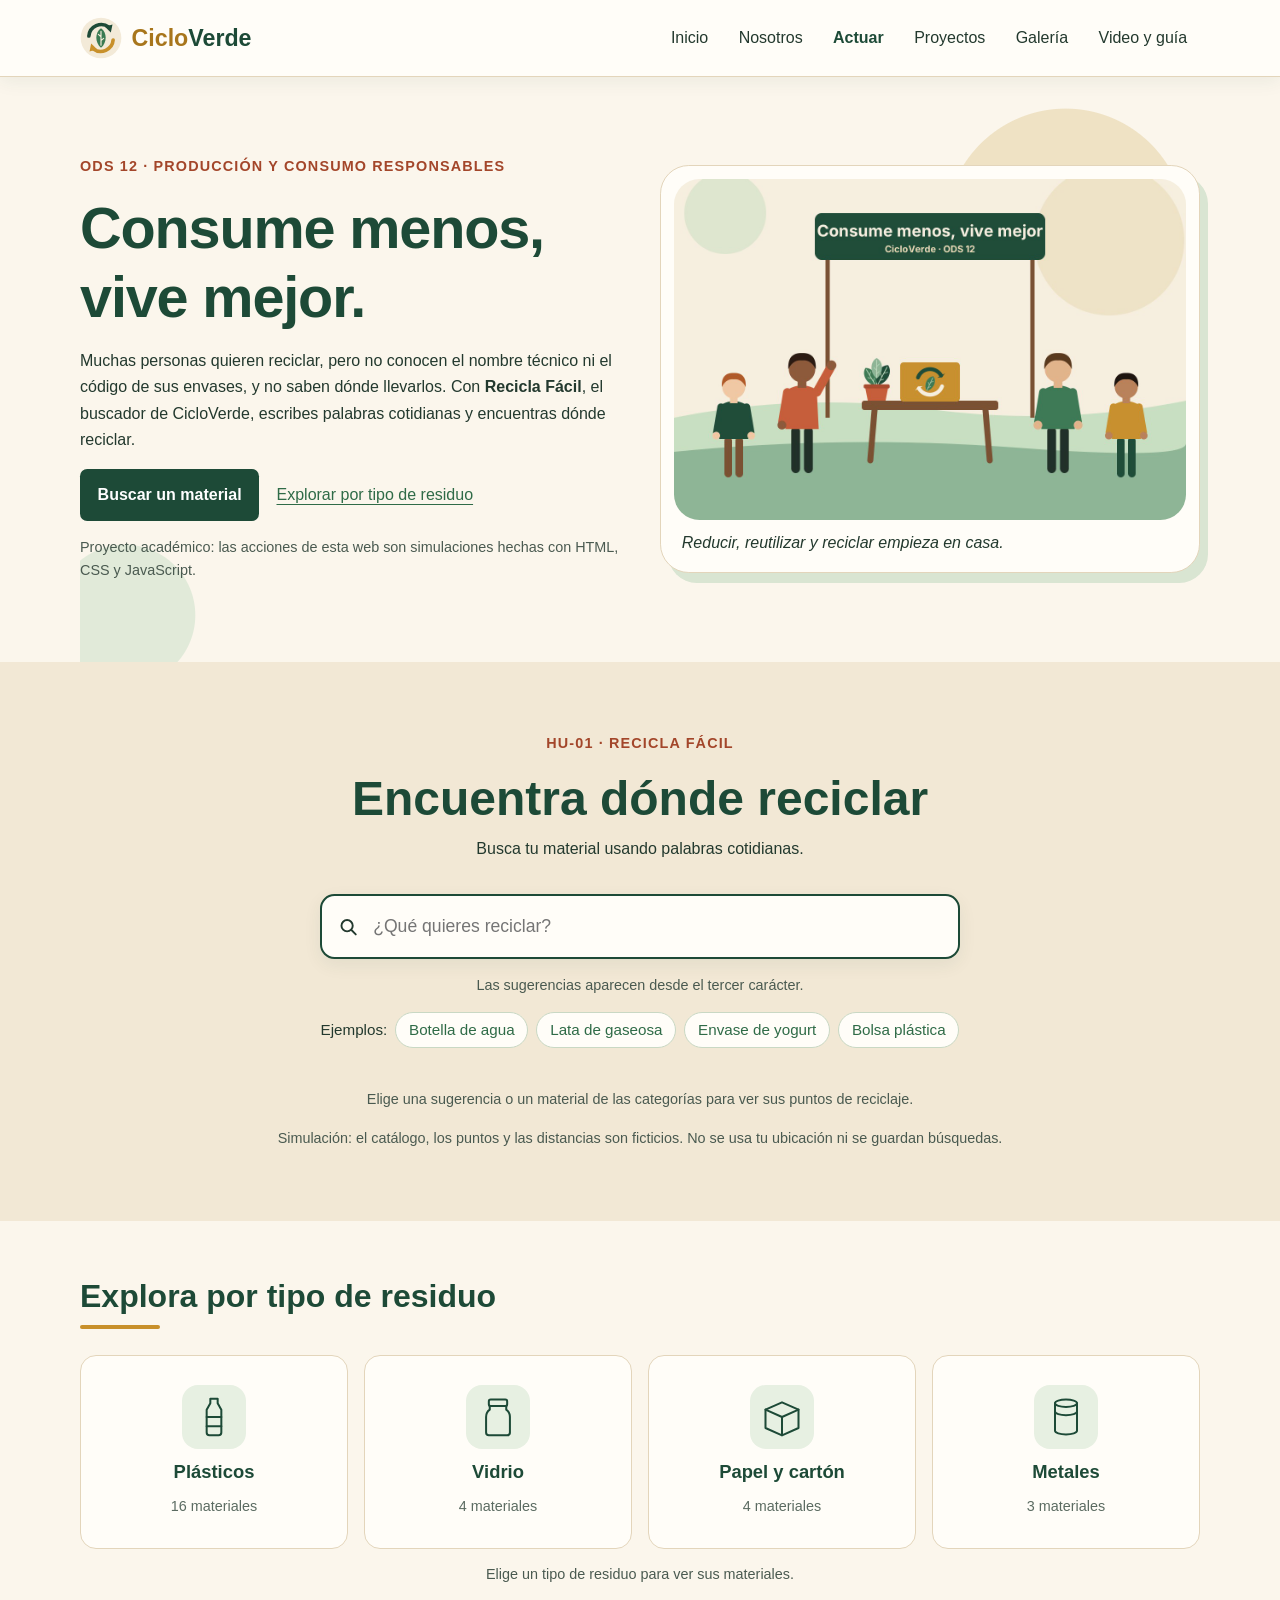
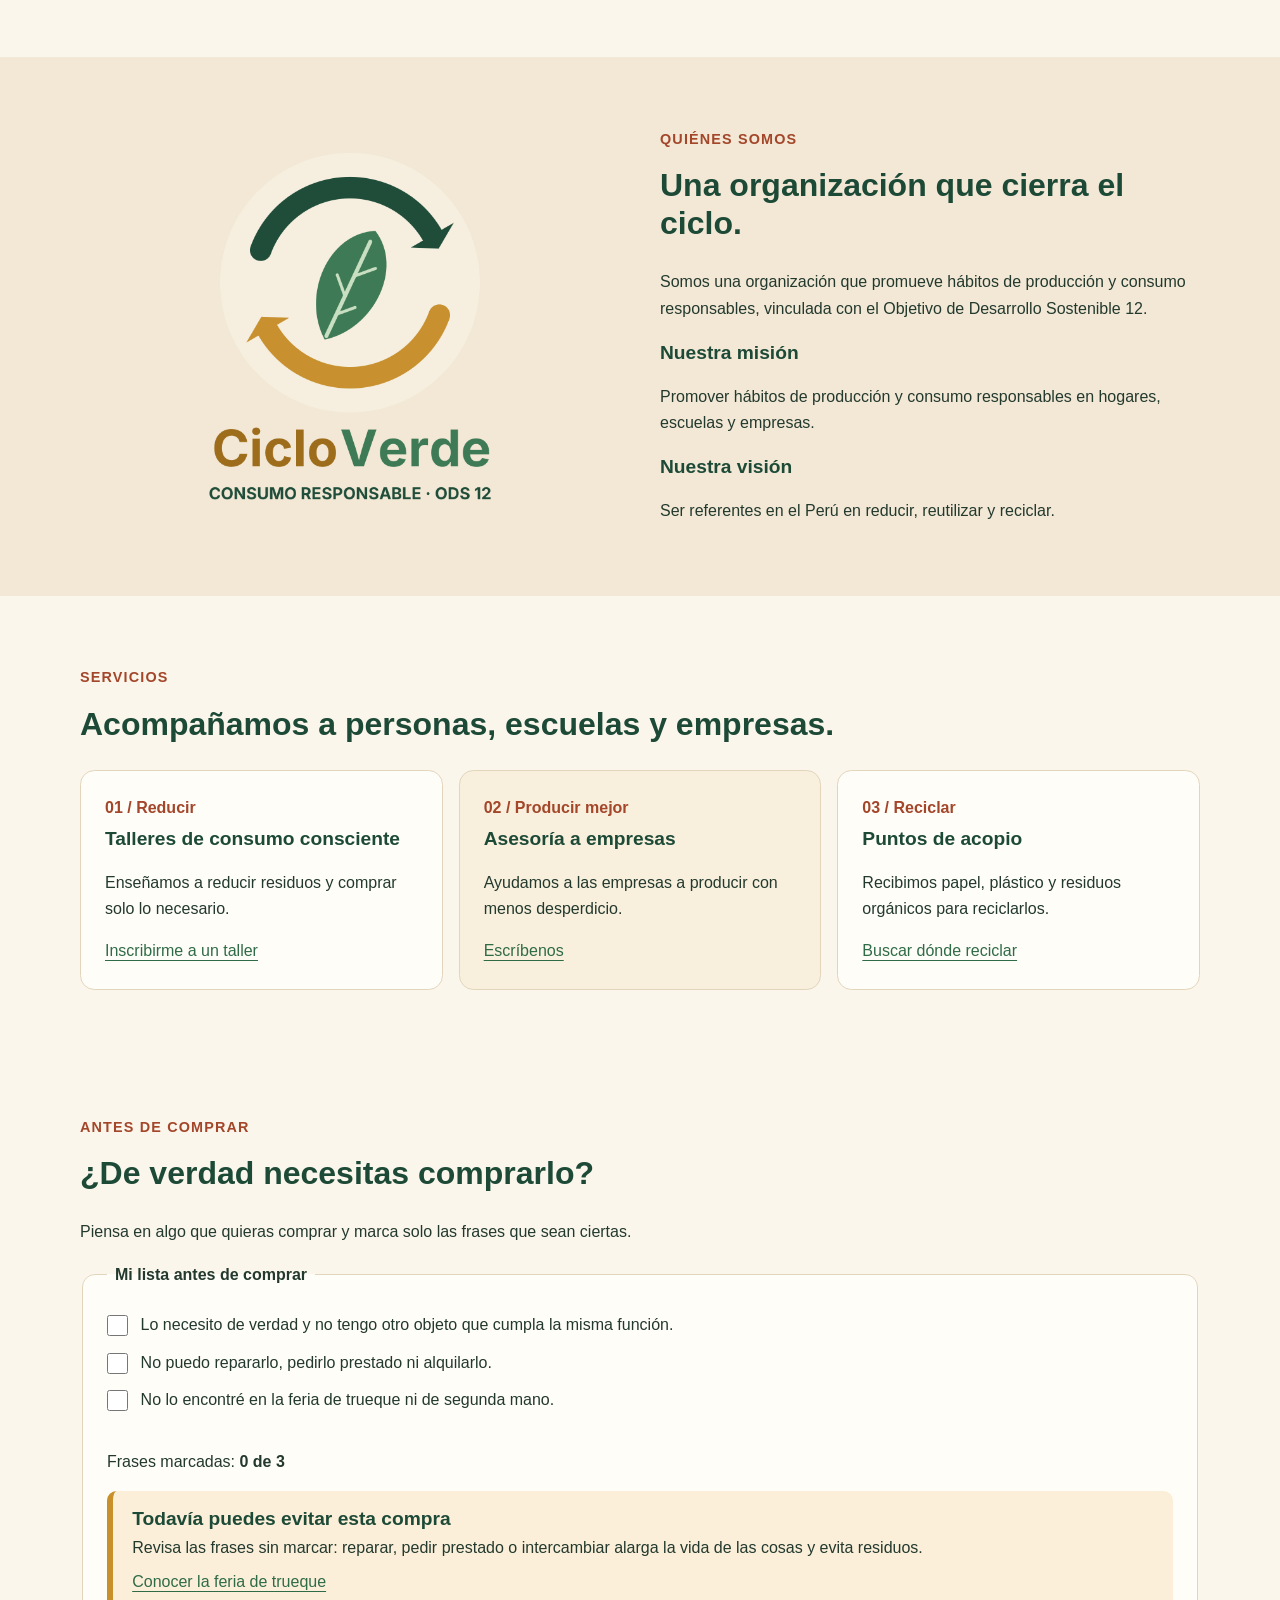
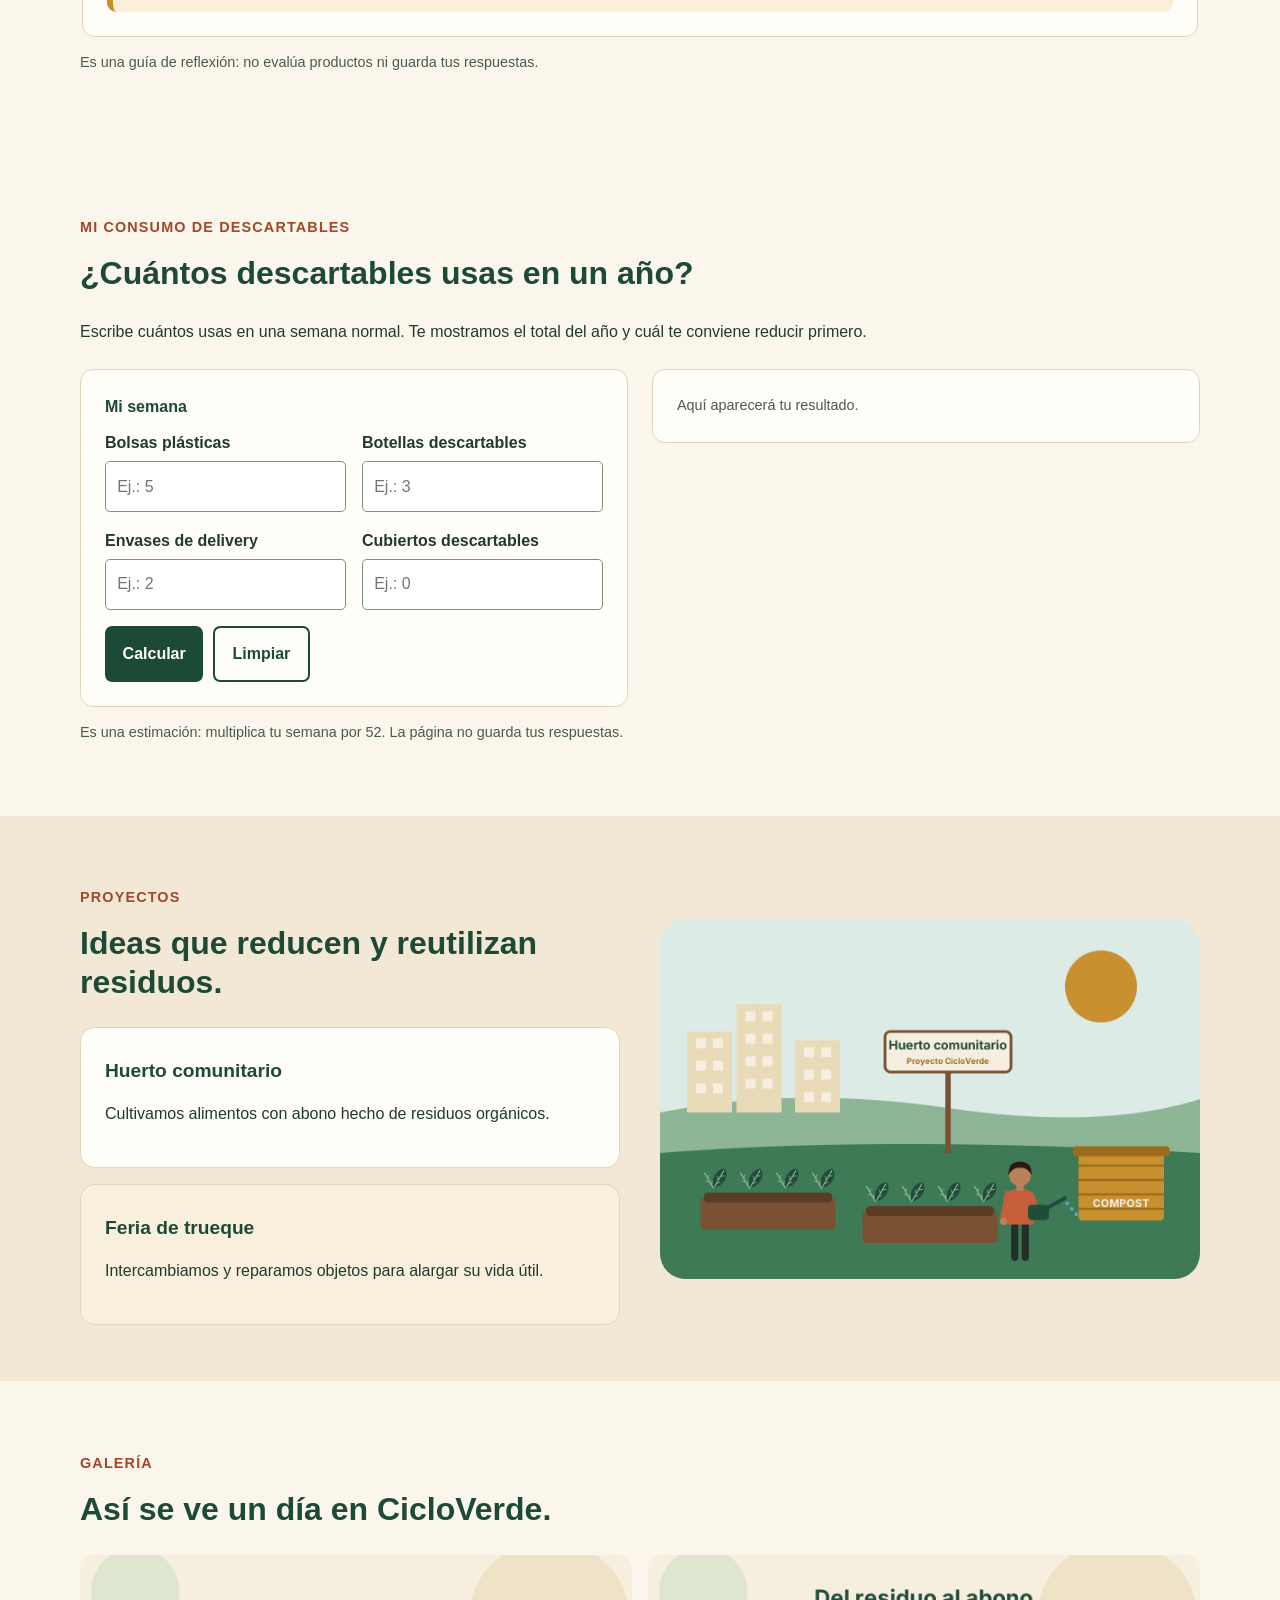
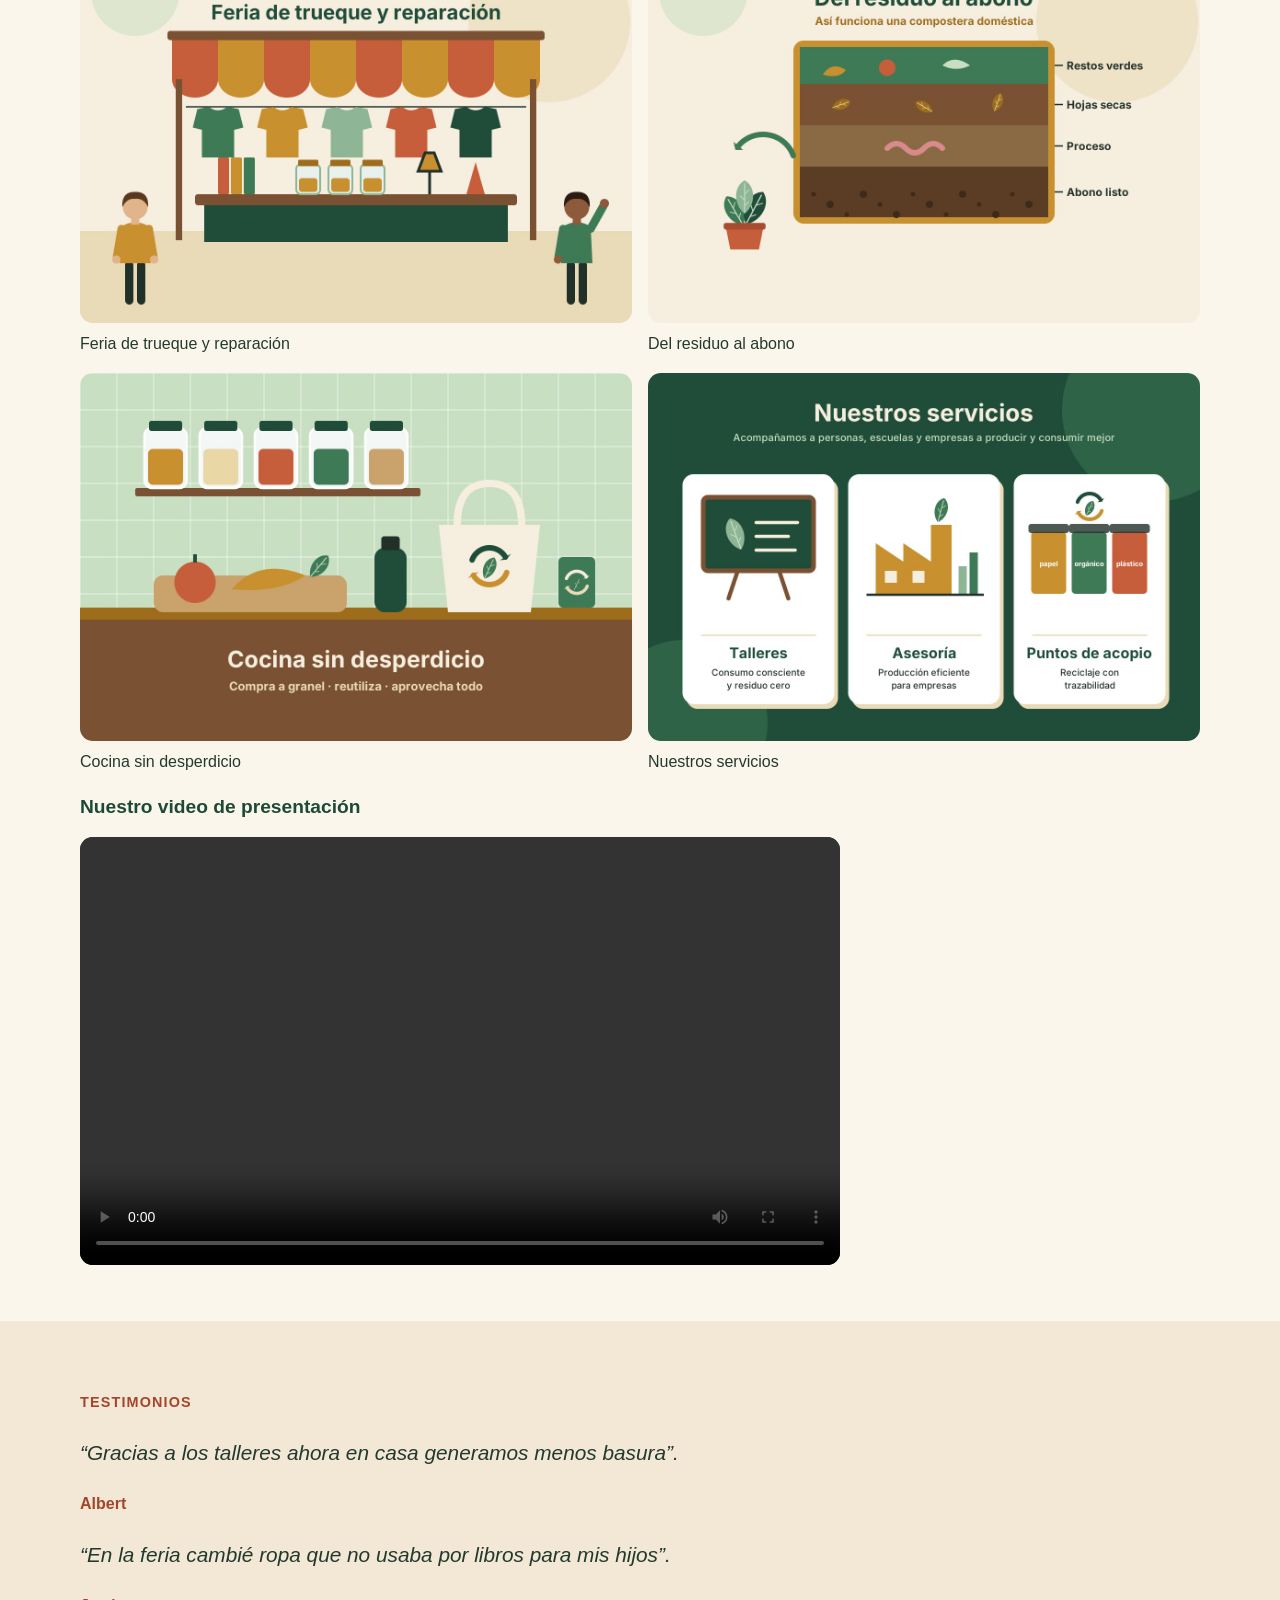
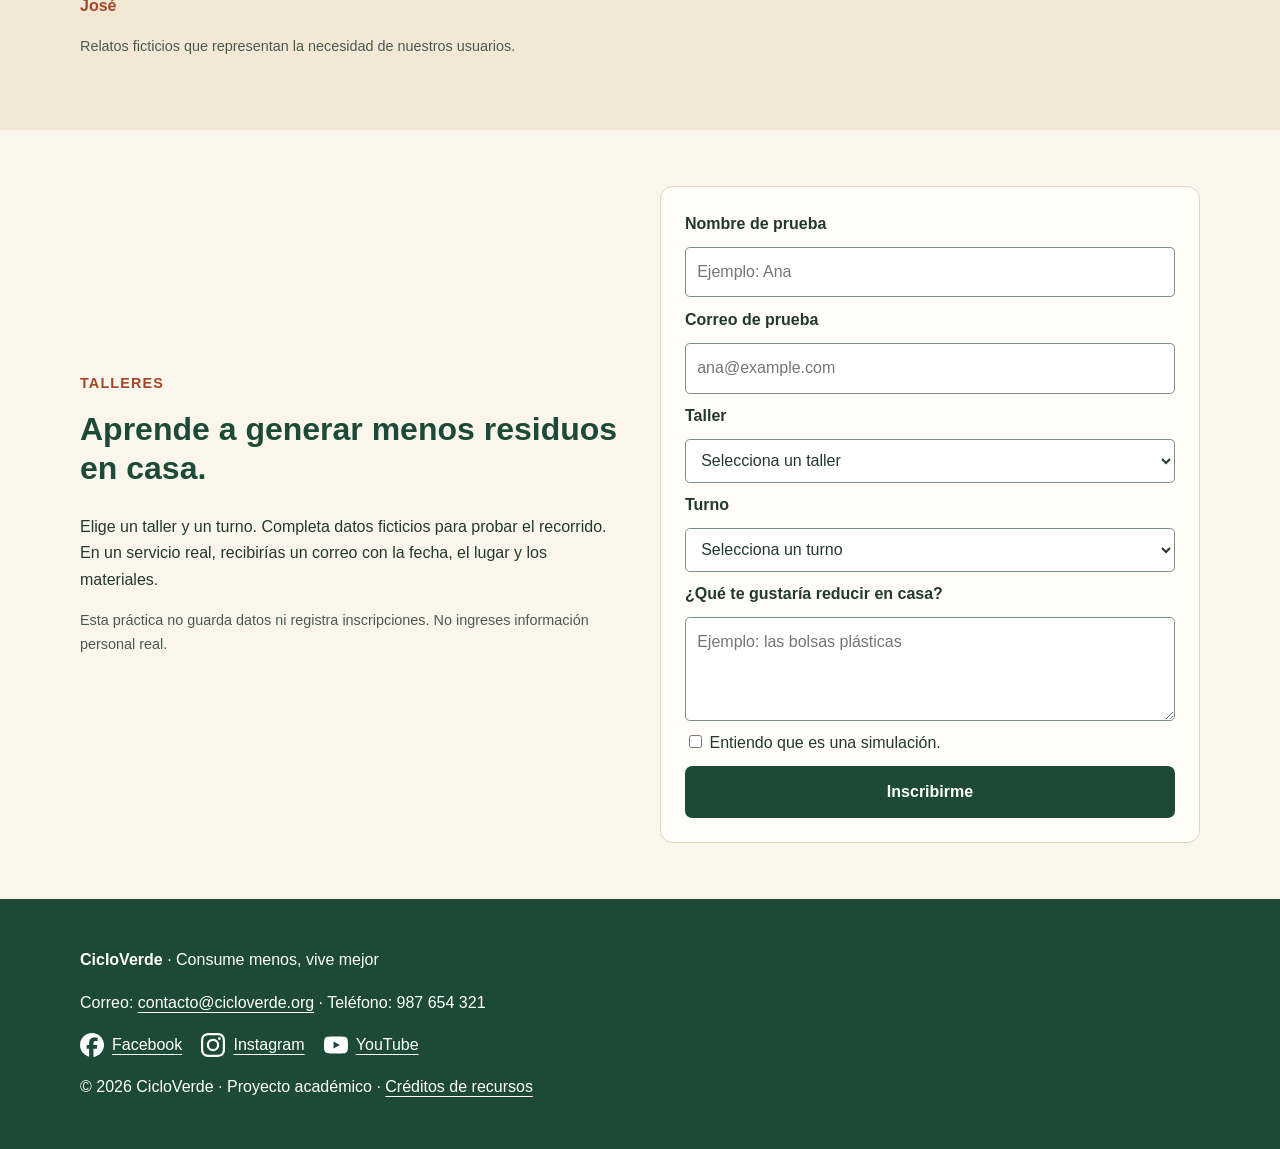
==== index.html @ 3c2a9a3d "Landing CicloVerde ODS 12" ====
<!DOCTYPE html>
<html lang="es">
<head>
  <meta charset="UTF-8">
  <!-- PASO 1: permite que el navegador use el ancho real del celular. -->
  <meta name="viewport" content="width=device-width, initial-scale=1.0">
  <title>Inicio | CicloVerde - ODS 12</title>
  <meta name="description" content="CicloVerde promueve la producción y el consumo responsables (ODS 12): separa tus residuos, piensa antes de comprar e inscríbete en un taller.">
  <!-- PASO 2: conectar este HTML con el archivo CSS compartido. -->
  <link rel="stylesheet" href="css/estilos.css">
  <!-- SEMANA 11: menú responsive con JavaScript. defer espera a que el HTML esté listo. -->
  <script src="js/menu.js" defer></script>
  <!-- SEMANA 11 · HU-06: calculadora de descartables (solo en esta página). -->
  <script src="js/calculadora.js" defer></script>
  <!-- Este icono aparece en la pestaña del navegador. -->
  <link rel="icon" type="image/svg+xml" href="iconos/favicon.svg">
</head>
<body>
<a class="saltar" href="#contenido">Saltar al contenido</a>
<!-- PASO 3: ENCABEZADO. Permanece visible con position: sticky en CSS. -->
<header class="cabecera">
  <div class="contenedor barra">
    <a class="marca" href="index.html"><img src="iconos/favicon.svg" alt="" width="42" height="42"><span class="nombre"><span class="ciclo">Ciclo</span>Verde</span></a>
    <!-- SEMANA 11 (menú ACME): botón hamburguesa. Solo se ve en 600 px o menos.
         aria-controls lo une con la navegación; aria-expanded indica si está abierta. -->
    <button id="boton-menu" class="hamburguesa" type="button"
            aria-controls="navegacion" aria-expanded="false" aria-label="Abrir menú">
      <span class="lineas" aria-hidden="true"><span></span><span></span><span></span></span>
      <span id="texto-menu">Menú</span>
    </button>
    <!-- PASO 4: MENÚ HORIZONTAL. La lista se ordena en fila con Flexbox.
         En celular, JS le agrega o quita el atributo hidden para mostrarla u ocultarla. -->
    <nav id="navegacion" class="navegacion" aria-label="Navegación principal">
      <ul class="menu">
        <li><a href="index.html#inicio">Inicio</a></li>
        <li><a href="index.html#nosotros">Nosotros</a></li>
        <li>
          <!-- MENÚ DESPLEGABLE VERTICAL: details se abre con clic, Enter o toque.
               JS solo lo cierra (Escape o al cerrar el menú); por eso tiene id. -->
          <details id="actuar" class="desplegable">
            <summary>Actuar</summary>
            <ul class="submenu">
              <li><a href="index.html#buscar">Buscar material</a></li>
              <li><a href="index.html#categorias">Explorar categorías</a></li>
              <li><a href="index.html#servicios">Nuestros servicios</a></li>
              <li><a href="index.html#antes-de-comprar">Antes de comprar</a></li>
              <li><a href="index.html#calculadora">Calcular mis descartables</a></li>
              <li><a href="index.html#taller">Inscribirme a un taller</a></li>
            </ul>
          </details>
        </li>
        <li><a href="index.html#proyectos">Proyectos</a></li>
        <li><a href="index.html#galeria">Galería</a></li>
        <li><a href="recursos.html">Video y guía</a></li>
      </ul>
    </nav>
  </div>
</header>

<main id="contenido">
  <!-- SEMANA 11: tabindex="-1" deja que menu.js lleve el foco a la sección elegida en el menú
       (sin agregarla al recorrido con Tab). -->
  <!-- PASO 5: PRESENTACIÓN. Bloque de imagen y texto en dos columnas. -->
  <section id="inicio" tabindex="-1" class="hero contenedor dos-columnas" aria-labelledby="titulo">
    <div>
      <p class="etiqueta">ODS 12 · Producción y consumo responsables</p>
      <h1 id="titulo">Consume menos,<br>vive mejor.</h1>
      <p>Muchas personas quieren reciclar, pero no conocen el nombre técnico ni el código de sus envases, y no saben dónde llevarlos. Con <strong>Recicla Fácil</strong>, el buscador de CicloVerde, escribes palabras cotidianas y encuentras dónde reciclar.</p>
      <a class="boton" href="#buscar">Buscar un material</a>
      <a class="enlace" href="#categorias">Explorar por tipo de residuo</a>
      <p class="nota">Proyecto académico: las acciones de esta web son simulaciones hechas con HTML, CSS y JavaScript.</p>
    </div>
    <figure class="postal">
      <img class="foto" src="imagenes/nosotros.jpg" alt="Ilustración de vecinos reunidos junto a un letrero que dice Consume menos, vive mejor" width="1200" height="800">
      <figcaption>Reducir, reutilizar y reciclar empieza en casa.</figcaption>
    </figure>
  </section>

  <!-- ============================================================
       HU-01 · BÚSQUEDA ASISTIDA DE MATERIALES RECICLABLES (Recicla Fácil)
       Basada en los wireframes 1, 2 y 3 de Figma y en el user flow.
       Funciona solo con HTML y CSS:
       - pattern + :valid/:invalid detecta si el texto contiene una palabra conocida.
       - :placeholder-shown detecta el campo vacío.
       - :target muestra el material elegido; :checked, la categoría y el filtro.
       ============================================================ -->
  <section id="buscar" tabindex="-1" class="seccion fondo buscador-hu" aria-labelledby="titulo-buscar">
    <div class="contenedor">
      <p class="etiqueta centrado">HU-01 · Recicla Fácil</p>
      <h2 id="titulo-buscar" class="titulo-grande">Encuentra dónde reciclar</h2>
      <p class="subtitulo">Busca tu material usando palabras cotidianas.</p>

      <div class="busqueda">
        <div class="campo">
          <svg class="lupa" viewBox="0 0 24 24" aria-hidden="true"><circle cx="10.5" cy="10.5" r="6.5"/><path d="m15.5 15.5 5 5"/></svg>
          <label for="buscador" class="visualmente-oculto">¿Qué quieres reciclar?</label>
          <!-- pattern: el texto debe contener una palabra conocida (botella, lata, caja...).
               Las letras van entre corchetes para aceptar mayúsculas y tildes. -->
          <input id="buscador" type="search" placeholder="¿Qué quieres reciclar?" autocomplete="off" spellcheck="false"
            aria-describedby="ayuda-buscar"
            pattern=".*([bB][oOóÓ][tT]|[bB][oOóÓ][lL]|[lL][aAáÁ][tT]|[eEéÉ][nN][vV]|[eEéÉ][mM][bB]|[yY][oOóÓ][gG]|[vV][iIíÍ][dD]|[fF][rR][aAáÁ]|[cC][aAáÁ][jJ]|[cC][aAáÁ][rR]|[pP][aAáÁ][pP]|[pP][eEéÉ][rR]|[hH][oOóÓ][jJ]|[tT][aAáÁ][pP]|[pP][eEéÉ][tT]|[pP][vV][cC]|[tT][uUúÚüÜ][bB]|[aAáÁ][lL][uUúÚüÜ]|[tT][eEéÉ][tT]|[lL][eEéÉ][cC]|[pP][lL][aAáÁ]|[mM][eEéÉ][tT]|[aAáÁ][cC][eEéÉ]|[bB][eEéÉ][bB]|[aAáÁ][gG][uUúÚüÜ]|[gG][aAáÁ][sS]|[dD][eEéÉ][tT]|[sS][hH][aAáÁ]|[fF][iIíÍ][lL]|[vV][aAáÁ][sS]|[tT][eEéÉ][cC]|[bB][aAáÁ][nN]|[cC][uUúÚüÜ][bB]|[sS][nN][aAáÁ]|[cC][eEéÉ][rR]|[vV][iIíÍ][nN]|[mM][eEéÉ][rR]|[aAáÁ][tT][uUúÚüÜ]|[hH][dD][pP]|[lL][dD][pP]|[cC][uUúÚüÜ][cC]|[tT][eEéÉ][nN]).*">
        </div>
        <p id="ayuda-buscar" class="nota centrado">Las sugerencias aparecen desde el tercer carácter.</p>

        <!-- Campo vacío: ejemplos (wireframe 1). -->
        <div class="ejemplos">
          <span>Ejemplos:</span>
          <a class="ejemplo" href="#m-botella-agua">Botella de agua</a>
          <a class="ejemplo" href="#m-lata-gaseosa">Lata de gaseosa</a>
          <a class="ejemplo" href="#m-envase-yogurt">Envase de yogurt</a>
          <a class="ejemplo" href="#m-bolsa-plastico">Bolsa plástica</a>
        </div>

        <!-- ESCENARIO 1 · Texto con una palabra conocida: sugerencias (wireframe 2). CA-01 y CA-02 -->
        <div class="sugerencias">
          <div class="sugerencias-cabecera"><span>Sugerencias activas (mínimo 3 caracteres)</span><span class="insignia">3+ car.</span></div>
          <ul>
            <li><a href="#m-botella-agua"><svg class="lupa" viewBox="0 0 24 24" aria-hidden="true"><circle cx="10.5" cy="10.5" r="6.5"/><path d="m15.5 15.5 5 5"/></svg><span class="texto-sug"><strong>Botella de agua</strong> <span class="codigo">(#1 PET Bottles)</span></span><svg class="flecha" viewBox="0 0 24 24" aria-hidden="true"><path d="m9 6 6 6-6 6"/></svg></a></li>
            <li><a href="#m-botella-aceite"><svg class="lupa" viewBox="0 0 24 24" aria-hidden="true"><circle cx="10.5" cy="10.5" r="6.5"/><path d="m15.5 15.5 5 5"/></svg><span class="texto-sug"><strong>Botella de aceite</strong> <span class="codigo">(#1 PET Bottles)</span></span><svg class="flecha" viewBox="0 0 24 24" aria-hidden="true"><path d="m9 6 6 6-6 6"/></svg></a></li>
            <li><a href="#m-botella-bebida"><svg class="lupa" viewBox="0 0 24 24" aria-hidden="true"><circle cx="10.5" cy="10.5" r="6.5"/><path d="m15.5 15.5 5 5"/></svg><span class="texto-sug"><strong>Botella de bebida</strong> <span class="codigo">(#1 PET Bottles)</span></span><svg class="flecha" viewBox="0 0 24 24" aria-hidden="true"><path d="m9 6 6 6-6 6"/></svg></a></li>
            <li><a href="#m-botella-vidrio"><svg class="lupa" viewBox="0 0 24 24" aria-hidden="true"><circle cx="10.5" cy="10.5" r="6.5"/><path d="m15.5 15.5 5 5"/></svg><span class="texto-sug"><strong>Botella de vidrio</strong> <span class="codigo">(#70 Glass)</span></span><svg class="flecha" viewBox="0 0 24 24" aria-hidden="true"><path d="m9 6 6 6-6 6"/></svg></a></li>
            <li><a href="#m-bolsa-plastico"><svg class="lupa" viewBox="0 0 24 24" aria-hidden="true"><circle cx="10.5" cy="10.5" r="6.5"/><path d="m15.5 15.5 5 5"/></svg><span class="texto-sug"><strong>Bolsa de plástico</strong> <span class="codigo">(#4 LDPE)</span></span><svg class="flecha" viewBox="0 0 24 24" aria-hidden="true"><path d="m9 6 6 6-6 6"/></svg></a></li>
            <li><a href="#m-lata-gaseosa"><svg class="lupa" viewBox="0 0 24 24" aria-hidden="true"><circle cx="10.5" cy="10.5" r="6.5"/><path d="m15.5 15.5 5 5"/></svg><span class="texto-sug"><strong>Lata de gaseosa</strong> <span class="codigo">(#41 ALU)</span></span><svg class="flecha" viewBox="0 0 24 24" aria-hidden="true"><path d="m9 6 6 6-6 6"/></svg></a></li>
            <li><a href="#m-envase-yogurt"><svg class="lupa" viewBox="0 0 24 24" aria-hidden="true"><circle cx="10.5" cy="10.5" r="6.5"/><path d="m15.5 15.5 5 5"/></svg><span class="texto-sug"><strong>Envase de yogurt</strong> <span class="codigo">(#5 PP)</span></span><svg class="flecha" viewBox="0 0 24 24" aria-hidden="true"><path d="m9 6 6 6-6 6"/></svg></a></li>
            <li><a href="#m-caja-carton"><svg class="lupa" viewBox="0 0 24 24" aria-hidden="true"><circle cx="10.5" cy="10.5" r="6.5"/><path d="m15.5 15.5 5 5"/></svg><span class="texto-sug"><strong>Caja de cartón</strong> <span class="codigo">(#20 PAP)</span></span><svg class="flecha" viewBox="0 0 24 24" aria-hidden="true"><path d="m9 6 6 6-6 6"/></svg></a></li>
          </ul>
          <a class="ver-todos" href="#categorias">¿No está tu material? Explora por tipo de residuo</a>
        </div>

        <!-- ESCENARIO 2 · Texto sin palabra conocida. Primero se pide seguir escribiendo;
             si después de 1 segundo sigue sin coincidir, aparece el mensaje (animation-delay). -->
        <div class="estado-invalido">
          <p class="sigue-escribiendo">Sigue escribiendo… las sugerencias aparecen desde el tercer carácter.</p>
          <div class="sin-coincidencias" role="status">
            <h3>No encontramos ese material</h3>
            <p>Quizás buscabas:</p>
            <ul class="aproximadas">
              <li><a href="#m-botella-agua">Botella de agua <span class="codigo">(#1 PET Bottles)</span></a></li>
              <li><a href="#m-lata-gaseosa">Lata de gaseosa <span class="codigo">(#41 ALU)</span></a></li>
              <li><a href="#m-caja-carton">Caja de cartón <span class="codigo">(#20 PAP)</span></a></li>
            </ul>
            <div class="alternativas">
              <a class="boton" href="#categorias">Explorar categorías por tipo de residuo</a>
              <a class="boton boton-secundario" href="tel:+18002532687">Llamar a la línea 1-800-CLEANUP</a>
            </div>
          </div>
        </div>
      </div>

      <!-- RESULTADO: cada material es un article con id. Al elegir una sugerencia,
           el enlace #m-... lo convierte en :target y se muestra (wireframe 3). -->
      <div class="resultados" aria-live="polite">
        <p class="resultado-vacio nota centrado">Elige una sugerencia o un material de las categorías para ver sus puntos de reciclaje.</p>
        <article id="m-botella-agua" class="resultado" aria-labelledby="t-botella-agua">
          <div class="resumen-material">
            <svg class="icono" viewBox="0 0 48 48" aria-hidden="true"><path d="M20 4h8v5l4 7v25a3 3 0 0 1-3 3H19a3 3 0 0 1-3-3V16l4-7z"/><path d="M16 24h16M16 34h16"/></svg>
            <h3 id="t-botella-agua">Botella de agua</h3>
            <p class="codigo">#1 PET Bottles · Plásticos</p>
            <p>Envase de plástico PET comúnmente utilizado para bebidas y agua.</p>
          </div>
          <div class="resultado-cuerpo">
            <div>
              <h3>Puntos de reciclaje para este material</h3>
              <div class="punto">
                <div class="punto-cabecera"><h4><span class="num">1</span>Punto Verde Surco</h4><span class="distancia">2.3 km</span></div>
                <p>Av. Caminos del Inca 1234</p>
                <details class="ubicacion"><summary>Ver ubicación</summary><p>Punto 1 del mapa. Horario de ejemplo: lunes a sábado, de 9:00 a 17:00. Vacíos, enjuagados y aplastados.</p></details>
              </div>
              <div class="punto">
                <div class="punto-cabecera"><h4><span class="num">2</span>Recicla Lima</h4><span class="distancia">4.1 km</span></div>
                <p>Av. Primavera 456</p>
                <details class="ubicacion"><summary>Ver ubicación</summary><p>Punto 2 del mapa. Horario de ejemplo: lunes a sábado, de 9:00 a 17:00. Vacíos, enjuagados y aplastados.</p></details>
              </div>
              <div class="punto">
                <div class="punto-cabecera"><h4><span class="num">3</span>EcoCentro</h4><span class="distancia">5.6 km</span></div>
                <p>Av. Principal 789</p>
                <details class="ubicacion"><summary>Ver ubicación</summary><p>Punto 3 del mapa. Horario de ejemplo: lunes a sábado, de 9:00 a 17:00. Vacíos, enjuagados y aplastados.</p></details>
              </div>
            </div>
            <div class="mapa" role="img" aria-label="Mapa referencial con los tres puntos de reciclaje">
              <span class="pin p1">1</span><span class="pin p2">2</span><span class="pin p3">3</span>
              <p>Mapa de puntos de reciclaje<br><small>Vista referencial: puntos y distancias ficticios.</small></p>
            </div>
          </div>
          <p class="acciones-resultado"><a href="#buscar">Buscar otro material</a> · <a href="#categorias">Ver categorías</a></p>
        </article>
        <article id="m-botella-aceite" class="resultado" aria-labelledby="t-botella-aceite">
          <div class="resumen-material">
            <svg class="icono" viewBox="0 0 48 48" aria-hidden="true"><path d="M20 4h8v5l4 7v25a3 3 0 0 1-3 3H19a3 3 0 0 1-3-3V16l4-7z"/><path d="M16 24h16M16 34h16"/></svg>
            <h3 id="t-botella-aceite">Botella de aceite</h3>
            <p class="codigo">#1 PET Bottles · Plásticos</p>
            <p>Botella PET de aceite de cocina. Retira el exceso de aceite con papel antes de llevarla.</p>
          </div>
          <div class="resultado-cuerpo">
            <div>
              <h3>Puntos de reciclaje para este material</h3>
              <div class="punto">
                <div class="punto-cabecera"><h4><span class="num">1</span>Punto Verde Surco</h4><span class="distancia">2.3 km</span></div>
                <p>Av. Caminos del Inca 1234</p>
                <details class="ubicacion"><summary>Ver ubicación</summary><p>Punto 1 del mapa. Horario de ejemplo: lunes a sábado, de 9:00 a 17:00. Vacíos, enjuagados y aplastados.</p></details>
              </div>
              <div class="punto">
                <div class="punto-cabecera"><h4><span class="num">2</span>Recicla Lima</h4><span class="distancia">4.1 km</span></div>
                <p>Av. Primavera 456</p>
                <details class="ubicacion"><summary>Ver ubicación</summary><p>Punto 2 del mapa. Horario de ejemplo: lunes a sábado, de 9:00 a 17:00. Vacíos, enjuagados y aplastados.</p></details>
              </div>
              <div class="punto">
                <div class="punto-cabecera"><h4><span class="num">3</span>EcoCentro</h4><span class="distancia">5.6 km</span></div>
                <p>Av. Principal 789</p>
                <details class="ubicacion"><summary>Ver ubicación</summary><p>Punto 3 del mapa. Horario de ejemplo: lunes a sábado, de 9:00 a 17:00. Vacíos, enjuagados y aplastados.</p></details>
              </div>
            </div>
            <div class="mapa" role="img" aria-label="Mapa referencial con los tres puntos de reciclaje">
              <span class="pin p1">1</span><span class="pin p2">2</span><span class="pin p3">3</span>
              <p>Mapa de puntos de reciclaje<br><small>Vista referencial: puntos y distancias ficticios.</small></p>
            </div>
          </div>
          <p class="acciones-resultado"><a href="#buscar">Buscar otro material</a> · <a href="#categorias">Ver categorías</a></p>
        </article>
        <article id="m-botella-bebida" class="resultado" aria-labelledby="t-botella-bebida">
          <div class="resumen-material">
            <svg class="icono" viewBox="0 0 48 48" aria-hidden="true"><path d="M20 4h8v5l4 7v25a3 3 0 0 1-3 3H19a3 3 0 0 1-3-3V16l4-7z"/><path d="M16 24h16M16 34h16"/></svg>
            <h3 id="t-botella-bebida">Botella de bebida</h3>
            <p class="codigo">#1 PET Bottles · Plásticos</p>
            <p>Botella PET de gaseosa, jugo o bebida deportiva. Vacíala y aplástala.</p>
          </div>
          <div class="resultado-cuerpo">
            <div>
              <h3>Puntos de reciclaje para este material</h3>
              <div class="punto">
                <div class="punto-cabecera"><h4><span class="num">1</span>Punto Verde Surco</h4><span class="distancia">2.3 km</span></div>
                <p>Av. Caminos del Inca 1234</p>
                <details class="ubicacion"><summary>Ver ubicación</summary><p>Punto 1 del mapa. Horario de ejemplo: lunes a sábado, de 9:00 a 17:00. Vacíos, enjuagados y aplastados.</p></details>
              </div>
              <div class="punto">
                <div class="punto-cabecera"><h4><span class="num">2</span>Recicla Lima</h4><span class="distancia">4.1 km</span></div>
                <p>Av. Primavera 456</p>
                <details class="ubicacion"><summary>Ver ubicación</summary><p>Punto 2 del mapa. Horario de ejemplo: lunes a sábado, de 9:00 a 17:00. Vacíos, enjuagados y aplastados.</p></details>
              </div>
              <div class="punto">
                <div class="punto-cabecera"><h4><span class="num">3</span>EcoCentro</h4><span class="distancia">5.6 km</span></div>
                <p>Av. Principal 789</p>
                <details class="ubicacion"><summary>Ver ubicación</summary><p>Punto 3 del mapa. Horario de ejemplo: lunes a sábado, de 9:00 a 17:00. Vacíos, enjuagados y aplastados.</p></details>
              </div>
            </div>
            <div class="mapa" role="img" aria-label="Mapa referencial con los tres puntos de reciclaje">
              <span class="pin p1">1</span><span class="pin p2">2</span><span class="pin p3">3</span>
              <p>Mapa de puntos de reciclaje<br><small>Vista referencial: puntos y distancias ficticios.</small></p>
            </div>
          </div>
          <p class="acciones-resultado"><a href="#buscar">Buscar otro material</a> · <a href="#categorias">Ver categorías</a></p>
        </article>
        <article id="m-envase-fruta" class="resultado" aria-labelledby="t-envase-fruta">
          <div class="resumen-material">
            <svg class="icono" viewBox="0 0 48 48" aria-hidden="true"><path d="M20 4h8v5l4 7v25a3 3 0 0 1-3 3H19a3 3 0 0 1-3-3V16l4-7z"/><path d="M16 24h16M16 34h16"/></svg>
            <h3 id="t-envase-fruta">Envase transparente de fruta</h3>
            <p class="codigo">#1 PET · Plásticos</p>
            <p>Envase rígido y transparente de frutas o ensaladas, también de PET.</p>
          </div>
          <div class="resultado-cuerpo">
            <div>
              <h3>Puntos de reciclaje para este material</h3>
              <div class="punto">
                <div class="punto-cabecera"><h4><span class="num">1</span>Punto Verde Surco</h4><span class="distancia">2.3 km</span></div>
                <p>Av. Caminos del Inca 1234</p>
                <details class="ubicacion"><summary>Ver ubicación</summary><p>Punto 1 del mapa. Horario de ejemplo: lunes a sábado, de 9:00 a 17:00. Vacíos, enjuagados y aplastados.</p></details>
              </div>
              <div class="punto">
                <div class="punto-cabecera"><h4><span class="num">2</span>Recicla Lima</h4><span class="distancia">4.1 km</span></div>
                <p>Av. Primavera 456</p>
                <details class="ubicacion"><summary>Ver ubicación</summary><p>Punto 2 del mapa. Horario de ejemplo: lunes a sábado, de 9:00 a 17:00. Vacíos, enjuagados y aplastados.</p></details>
              </div>
              <div class="punto">
                <div class="punto-cabecera"><h4><span class="num">3</span>EcoCentro</h4><span class="distancia">5.6 km</span></div>
                <p>Av. Principal 789</p>
                <details class="ubicacion"><summary>Ver ubicación</summary><p>Punto 3 del mapa. Horario de ejemplo: lunes a sábado, de 9:00 a 17:00. Vacíos, enjuagados y aplastados.</p></details>
              </div>
            </div>
            <div class="mapa" role="img" aria-label="Mapa referencial con los tres puntos de reciclaje">
              <span class="pin p1">1</span><span class="pin p2">2</span><span class="pin p3">3</span>
              <p>Mapa de puntos de reciclaje<br><small>Vista referencial: puntos y distancias ficticios.</small></p>
            </div>
          </div>
          <p class="acciones-resultado"><a href="#buscar">Buscar otro material</a> · <a href="#categorias">Ver categorías</a></p>
        </article>
        <article id="m-botella-detergente" class="resultado" aria-labelledby="t-botella-detergente">
          <div class="resumen-material">
            <svg class="icono" viewBox="0 0 48 48" aria-hidden="true"><path d="M20 4h8v5l4 7v25a3 3 0 0 1-3 3H19a3 3 0 0 1-3-3V16l4-7z"/><path d="M16 24h16M16 34h16"/></svg>
            <h3 id="t-botella-detergente">Botella de detergente</h3>
            <p class="codigo">#2 HDPE · Plásticos</p>
            <p>Plástico grueso y opaco, resistente a productos de limpieza.</p>
          </div>
          <div class="resultado-cuerpo">
            <div>
              <h3>Puntos de reciclaje para este material</h3>
              <div class="punto">
                <div class="punto-cabecera"><h4><span class="num">1</span>Punto Verde Surco</h4><span class="distancia">2.3 km</span></div>
                <p>Av. Caminos del Inca 1234</p>
                <details class="ubicacion"><summary>Ver ubicación</summary><p>Punto 1 del mapa. Horario de ejemplo: lunes a sábado, de 9:00 a 17:00. Vacíos, enjuagados y aplastados.</p></details>
              </div>
              <div class="punto">
                <div class="punto-cabecera"><h4><span class="num">2</span>Recicla Lima</h4><span class="distancia">4.1 km</span></div>
                <p>Av. Primavera 456</p>
                <details class="ubicacion"><summary>Ver ubicación</summary><p>Punto 2 del mapa. Horario de ejemplo: lunes a sábado, de 9:00 a 17:00. Vacíos, enjuagados y aplastados.</p></details>
              </div>
              <div class="punto">
                <div class="punto-cabecera"><h4><span class="num">3</span>EcoCentro</h4><span class="distancia">5.6 km</span></div>
                <p>Av. Principal 789</p>
                <details class="ubicacion"><summary>Ver ubicación</summary><p>Punto 3 del mapa. Horario de ejemplo: lunes a sábado, de 9:00 a 17:00. Vacíos, enjuagados y aplastados.</p></details>
              </div>
            </div>
            <div class="mapa" role="img" aria-label="Mapa referencial con los tres puntos de reciclaje">
              <span class="pin p1">1</span><span class="pin p2">2</span><span class="pin p3">3</span>
              <p>Mapa de puntos de reciclaje<br><small>Vista referencial: puntos y distancias ficticios.</small></p>
            </div>
          </div>
          <p class="acciones-resultado"><a href="#buscar">Buscar otro material</a> · <a href="#categorias">Ver categorías</a></p>
        </article>
        <article id="m-botella-shampoo" class="resultado" aria-labelledby="t-botella-shampoo">
          <div class="resumen-material">
            <svg class="icono" viewBox="0 0 48 48" aria-hidden="true"><path d="M20 4h8v5l4 7v25a3 3 0 0 1-3 3H19a3 3 0 0 1-3-3V16l4-7z"/><path d="M16 24h16M16 34h16"/></svg>
            <h3 id="t-botella-shampoo">Botella de shampoo</h3>
            <p class="codigo">#2 HDPE · Plásticos</p>
            <p>Envase opaco de productos de higiene. Enjuágalo antes de llevarlo.</p>
          </div>
          <div class="resultado-cuerpo">
            <div>
              <h3>Puntos de reciclaje para este material</h3>
              <div class="punto">
                <div class="punto-cabecera"><h4><span class="num">1</span>Punto Verde Surco</h4><span class="distancia">2.3 km</span></div>
                <p>Av. Caminos del Inca 1234</p>
                <details class="ubicacion"><summary>Ver ubicación</summary><p>Punto 1 del mapa. Horario de ejemplo: lunes a sábado, de 9:00 a 17:00. Vacíos, enjuagados y aplastados.</p></details>
              </div>
              <div class="punto">
                <div class="punto-cabecera"><h4><span class="num">2</span>Recicla Lima</h4><span class="distancia">4.1 km</span></div>
                <p>Av. Primavera 456</p>
                <details class="ubicacion"><summary>Ver ubicación</summary><p>Punto 2 del mapa. Horario de ejemplo: lunes a sábado, de 9:00 a 17:00. Vacíos, enjuagados y aplastados.</p></details>
              </div>
              <div class="punto">
                <div class="punto-cabecera"><h4><span class="num">3</span>EcoCentro</h4><span class="distancia">5.6 km</span></div>
                <p>Av. Principal 789</p>
                <details class="ubicacion"><summary>Ver ubicación</summary><p>Punto 3 del mapa. Horario de ejemplo: lunes a sábado, de 9:00 a 17:00. Vacíos, enjuagados y aplastados.</p></details>
              </div>
            </div>
            <div class="mapa" role="img" aria-label="Mapa referencial con los tres puntos de reciclaje">
              <span class="pin p1">1</span><span class="pin p2">2</span><span class="pin p3">3</span>
              <p>Mapa de puntos de reciclaje<br><small>Vista referencial: puntos y distancias ficticios.</small></p>
            </div>
          </div>
          <p class="acciones-resultado"><a href="#buscar">Buscar otro material</a> · <a href="#categorias">Ver categorías</a></p>
        </article>
        <article id="m-tuberia-pvc" class="resultado" aria-labelledby="t-tuberia-pvc">
          <div class="resumen-material">
            <svg class="icono" viewBox="0 0 48 48" aria-hidden="true"><path d="M20 4h8v5l4 7v25a3 3 0 0 1-3 3H19a3 3 0 0 1-3-3V16l4-7z"/><path d="M16 24h16M16 34h16"/></svg>
            <h3 id="t-tuberia-pvc">Tubería de PVC</h3>
            <p class="codigo">#3 PVC · Plásticos</p>
            <p>Plástico rígido usado en construcción. Pocos puntos lo reciben: consulta antes de ir.</p>
          </div>
          <div class="resultado-cuerpo">
            <div>
              <h3>Puntos de reciclaje para este material</h3>
              <div class="punto">
                <div class="punto-cabecera"><h4><span class="num">1</span>Punto Verde Surco</h4><span class="distancia">2.3 km</span></div>
                <p>Av. Caminos del Inca 1234</p>
                <details class="ubicacion"><summary>Ver ubicación</summary><p>Punto 1 del mapa. Horario de ejemplo: lunes a sábado, de 9:00 a 17:00. Vacíos, enjuagados y aplastados.</p></details>
              </div>
              <div class="punto">
                <div class="punto-cabecera"><h4><span class="num">2</span>Recicla Lima</h4><span class="distancia">4.1 km</span></div>
                <p>Av. Primavera 456</p>
                <details class="ubicacion"><summary>Ver ubicación</summary><p>Punto 2 del mapa. Horario de ejemplo: lunes a sábado, de 9:00 a 17:00. Vacíos, enjuagados y aplastados.</p></details>
              </div>
              <div class="punto">
                <div class="punto-cabecera"><h4><span class="num">3</span>EcoCentro</h4><span class="distancia">5.6 km</span></div>
                <p>Av. Principal 789</p>
                <details class="ubicacion"><summary>Ver ubicación</summary><p>Punto 3 del mapa. Horario de ejemplo: lunes a sábado, de 9:00 a 17:00. Vacíos, enjuagados y aplastados.</p></details>
              </div>
            </div>
            <div class="mapa" role="img" aria-label="Mapa referencial con los tres puntos de reciclaje">
              <span class="pin p1">1</span><span class="pin p2">2</span><span class="pin p3">3</span>
              <p>Mapa de puntos de reciclaje<br><small>Vista referencial: puntos y distancias ficticios.</small></p>
            </div>
          </div>
          <p class="acciones-resultado"><a href="#buscar">Buscar otro material</a> · <a href="#categorias">Ver categorías</a></p>
        </article>
        <article id="m-bolsa-plastico" class="resultado" aria-labelledby="t-bolsa-plastico">
          <div class="resumen-material">
            <svg class="icono" viewBox="0 0 48 48" aria-hidden="true"><path d="M20 4h8v5l4 7v25a3 3 0 0 1-3 3H19a3 3 0 0 1-3-3V16l4-7z"/><path d="M16 24h16M16 34h16"/></svg>
            <h3 id="t-bolsa-plastico">Bolsa de plástico</h3>
            <p class="codigo">#4 LDPE · Plásticos</p>
            <p>Bolsa delgada y flexible de compras o de pan. Junta varias dentro de una sola bolsa.</p>
          </div>
          <div class="resultado-cuerpo">
            <div>
              <h3>Puntos de reciclaje para este material</h3>
              <div class="punto">
                <div class="punto-cabecera"><h4><span class="num">1</span>Punto Verde Surco</h4><span class="distancia">2.3 km</span></div>
                <p>Av. Caminos del Inca 1234</p>
                <details class="ubicacion"><summary>Ver ubicación</summary><p>Punto 1 del mapa. Horario de ejemplo: lunes a sábado, de 9:00 a 17:00. Vacíos, enjuagados y aplastados.</p></details>
              </div>
              <div class="punto">
                <div class="punto-cabecera"><h4><span class="num">2</span>Recicla Lima</h4><span class="distancia">4.1 km</span></div>
                <p>Av. Primavera 456</p>
                <details class="ubicacion"><summary>Ver ubicación</summary><p>Punto 2 del mapa. Horario de ejemplo: lunes a sábado, de 9:00 a 17:00. Vacíos, enjuagados y aplastados.</p></details>
              </div>
              <div class="punto">
                <div class="punto-cabecera"><h4><span class="num">3</span>EcoCentro</h4><span class="distancia">5.6 km</span></div>
                <p>Av. Principal 789</p>
                <details class="ubicacion"><summary>Ver ubicación</summary><p>Punto 3 del mapa. Horario de ejemplo: lunes a sábado, de 9:00 a 17:00. Vacíos, enjuagados y aplastados.</p></details>
              </div>
            </div>
            <div class="mapa" role="img" aria-label="Mapa referencial con los tres puntos de reciclaje">
              <span class="pin p1">1</span><span class="pin p2">2</span><span class="pin p3">3</span>
              <p>Mapa de puntos de reciclaje<br><small>Vista referencial: puntos y distancias ficticios.</small></p>
            </div>
          </div>
          <p class="acciones-resultado"><a href="#buscar">Buscar otro material</a> · <a href="#categorias">Ver categorías</a></p>
        </article>
        <article id="m-film-embalaje" class="resultado" aria-labelledby="t-film-embalaje">
          <div class="resumen-material">
            <svg class="icono" viewBox="0 0 48 48" aria-hidden="true"><path d="M20 4h8v5l4 7v25a3 3 0 0 1-3 3H19a3 3 0 0 1-3-3V16l4-7z"/><path d="M16 24h16M16 34h16"/></svg>
            <h3 id="t-film-embalaje">Film de embalaje</h3>
            <p class="codigo">#4 LDPE · Plásticos</p>
            <p>Plástico estirable que envuelve paquetes y mercadería.</p>
          </div>
          <div class="resultado-cuerpo">
            <div>
              <h3>Puntos de reciclaje para este material</h3>
              <div class="punto">
                <div class="punto-cabecera"><h4><span class="num">1</span>Punto Verde Surco</h4><span class="distancia">2.3 km</span></div>
                <p>Av. Caminos del Inca 1234</p>
                <details class="ubicacion"><summary>Ver ubicación</summary><p>Punto 1 del mapa. Horario de ejemplo: lunes a sábado, de 9:00 a 17:00. Vacíos, enjuagados y aplastados.</p></details>
              </div>
              <div class="punto">
                <div class="punto-cabecera"><h4><span class="num">2</span>Recicla Lima</h4><span class="distancia">4.1 km</span></div>
                <p>Av. Primavera 456</p>
                <details class="ubicacion"><summary>Ver ubicación</summary><p>Punto 2 del mapa. Horario de ejemplo: lunes a sábado, de 9:00 a 17:00. Vacíos, enjuagados y aplastados.</p></details>
              </div>
              <div class="punto">
                <div class="punto-cabecera"><h4><span class="num">3</span>EcoCentro</h4><span class="distancia">5.6 km</span></div>
                <p>Av. Principal 789</p>
                <details class="ubicacion"><summary>Ver ubicación</summary><p>Punto 3 del mapa. Horario de ejemplo: lunes a sábado, de 9:00 a 17:00. Vacíos, enjuagados y aplastados.</p></details>
              </div>
            </div>
            <div class="mapa" role="img" aria-label="Mapa referencial con los tres puntos de reciclaje">
              <span class="pin p1">1</span><span class="pin p2">2</span><span class="pin p3">3</span>
              <p>Mapa de puntos de reciclaje<br><small>Vista referencial: puntos y distancias ficticios.</small></p>
            </div>
          </div>
          <p class="acciones-resultado"><a href="#buscar">Buscar otro material</a> · <a href="#categorias">Ver categorías</a></p>
        </article>
        <article id="m-tapa-botella" class="resultado" aria-labelledby="t-tapa-botella">
          <div class="resumen-material">
            <svg class="icono" viewBox="0 0 48 48" aria-hidden="true"><path d="M20 4h8v5l4 7v25a3 3 0 0 1-3 3H19a3 3 0 0 1-3-3V16l4-7z"/><path d="M16 24h16M16 34h16"/></svg>
            <h3 id="t-tapa-botella">Tapa de botella</h3>
            <p class="codigo">#5 PP · Plásticos</p>
            <p>Tapa rígida de botellas. Llévala separada de la botella.</p>
          </div>
          <div class="resultado-cuerpo">
            <div>
              <h3>Puntos de reciclaje para este material</h3>
              <div class="punto">
                <div class="punto-cabecera"><h4><span class="num">1</span>Punto Verde Surco</h4><span class="distancia">2.3 km</span></div>
                <p>Av. Caminos del Inca 1234</p>
                <details class="ubicacion"><summary>Ver ubicación</summary><p>Punto 1 del mapa. Horario de ejemplo: lunes a sábado, de 9:00 a 17:00. Vacíos, enjuagados y aplastados.</p></details>
              </div>
              <div class="punto">
                <div class="punto-cabecera"><h4><span class="num">2</span>Recicla Lima</h4><span class="distancia">4.1 km</span></div>
                <p>Av. Primavera 456</p>
                <details class="ubicacion"><summary>Ver ubicación</summary><p>Punto 2 del mapa. Horario de ejemplo: lunes a sábado, de 9:00 a 17:00. Vacíos, enjuagados y aplastados.</p></details>
              </div>
              <div class="punto">
                <div class="punto-cabecera"><h4><span class="num">3</span>EcoCentro</h4><span class="distancia">5.6 km</span></div>
                <p>Av. Principal 789</p>
                <details class="ubicacion"><summary>Ver ubicación</summary><p>Punto 3 del mapa. Horario de ejemplo: lunes a sábado, de 9:00 a 17:00. Vacíos, enjuagados y aplastados.</p></details>
              </div>
            </div>
            <div class="mapa" role="img" aria-label="Mapa referencial con los tres puntos de reciclaje">
              <span class="pin p1">1</span><span class="pin p2">2</span><span class="pin p3">3</span>
              <p>Mapa de puntos de reciclaje<br><small>Vista referencial: puntos y distancias ficticios.</small></p>
            </div>
          </div>
          <p class="acciones-resultado"><a href="#buscar">Buscar otro material</a> · <a href="#categorias">Ver categorías</a></p>
        </article>
        <article id="m-taper-comida" class="resultado" aria-labelledby="t-taper-comida">
          <div class="resumen-material">
            <svg class="icono" viewBox="0 0 48 48" aria-hidden="true"><path d="M20 4h8v5l4 7v25a3 3 0 0 1-3 3H19a3 3 0 0 1-3-3V16l4-7z"/><path d="M16 24h16M16 34h16"/></svg>
            <h3 id="t-taper-comida">Táper de comida</h3>
            <p class="codigo">#5 PP · Plásticos</p>
            <p>Recipiente de comida. Si está en buen estado, reutilízalo antes de reciclarlo.</p>
          </div>
          <div class="resultado-cuerpo">
            <div>
              <h3>Puntos de reciclaje para este material</h3>
              <div class="punto">
                <div class="punto-cabecera"><h4><span class="num">1</span>Punto Verde Surco</h4><span class="distancia">2.3 km</span></div>
                <p>Av. Caminos del Inca 1234</p>
                <details class="ubicacion"><summary>Ver ubicación</summary><p>Punto 1 del mapa. Horario de ejemplo: lunes a sábado, de 9:00 a 17:00. Vacíos, enjuagados y aplastados.</p></details>
              </div>
              <div class="punto">
                <div class="punto-cabecera"><h4><span class="num">2</span>Recicla Lima</h4><span class="distancia">4.1 km</span></div>
                <p>Av. Primavera 456</p>
                <details class="ubicacion"><summary>Ver ubicación</summary><p>Punto 2 del mapa. Horario de ejemplo: lunes a sábado, de 9:00 a 17:00. Vacíos, enjuagados y aplastados.</p></details>
              </div>
              <div class="punto">
                <div class="punto-cabecera"><h4><span class="num">3</span>EcoCentro</h4><span class="distancia">5.6 km</span></div>
                <p>Av. Principal 789</p>
                <details class="ubicacion"><summary>Ver ubicación</summary><p>Punto 3 del mapa. Horario de ejemplo: lunes a sábado, de 9:00 a 17:00. Vacíos, enjuagados y aplastados.</p></details>
              </div>
            </div>
            <div class="mapa" role="img" aria-label="Mapa referencial con los tres puntos de reciclaje">
              <span class="pin p1">1</span><span class="pin p2">2</span><span class="pin p3">3</span>
              <p>Mapa de puntos de reciclaje<br><small>Vista referencial: puntos y distancias ficticios.</small></p>
            </div>
          </div>
          <p class="acciones-resultado"><a href="#buscar">Buscar otro material</a> · <a href="#categorias">Ver categorías</a></p>
        </article>
        <article id="m-envase-yogurt" class="resultado" aria-labelledby="t-envase-yogurt">
          <div class="resumen-material">
            <svg class="icono" viewBox="0 0 48 48" aria-hidden="true"><path d="M20 4h8v5l4 7v25a3 3 0 0 1-3 3H19a3 3 0 0 1-3-3V16l4-7z"/><path d="M16 24h16M16 34h16"/></svg>
            <h3 id="t-envase-yogurt">Envase de yogurt</h3>
            <p class="codigo">#5 PP · Plásticos</p>
            <p>Envase de yogurt o postre. Enjuágalo para evitar malos olores.</p>
          </div>
          <div class="resultado-cuerpo">
            <div>
              <h3>Puntos de reciclaje para este material</h3>
              <div class="punto">
                <div class="punto-cabecera"><h4><span class="num">1</span>Punto Verde Surco</h4><span class="distancia">2.3 km</span></div>
                <p>Av. Caminos del Inca 1234</p>
                <details class="ubicacion"><summary>Ver ubicación</summary><p>Punto 1 del mapa. Horario de ejemplo: lunes a sábado, de 9:00 a 17:00. Vacíos, enjuagados y aplastados.</p></details>
              </div>
              <div class="punto">
                <div class="punto-cabecera"><h4><span class="num">2</span>Recicla Lima</h4><span class="distancia">4.1 km</span></div>
                <p>Av. Primavera 456</p>
                <details class="ubicacion"><summary>Ver ubicación</summary><p>Punto 2 del mapa. Horario de ejemplo: lunes a sábado, de 9:00 a 17:00. Vacíos, enjuagados y aplastados.</p></details>
              </div>
              <div class="punto">
                <div class="punto-cabecera"><h4><span class="num">3</span>EcoCentro</h4><span class="distancia">5.6 km</span></div>
                <p>Av. Principal 789</p>
                <details class="ubicacion"><summary>Ver ubicación</summary><p>Punto 3 del mapa. Horario de ejemplo: lunes a sábado, de 9:00 a 17:00. Vacíos, enjuagados y aplastados.</p></details>
              </div>
            </div>
            <div class="mapa" role="img" aria-label="Mapa referencial con los tres puntos de reciclaje">
              <span class="pin p1">1</span><span class="pin p2">2</span><span class="pin p3">3</span>
              <p>Mapa de puntos de reciclaje<br><small>Vista referencial: puntos y distancias ficticios.</small></p>
            </div>
          </div>
          <p class="acciones-resultado"><a href="#buscar">Buscar otro material</a> · <a href="#categorias">Ver categorías</a></p>
        </article>
        <article id="m-vaso-descartable" class="resultado" aria-labelledby="t-vaso-descartable">
          <div class="resumen-material">
            <svg class="icono" viewBox="0 0 48 48" aria-hidden="true"><path d="M20 4h8v5l4 7v25a3 3 0 0 1-3 3H19a3 3 0 0 1-3-3V16l4-7z"/><path d="M16 24h16M16 34h16"/></svg>
            <h3 id="t-vaso-descartable">Vaso descartable</h3>
            <p class="codigo">#6 PS · Plásticos</p>
            <p>Vaso rígido de un solo uso. Pocos puntos lo reciben: mejor evítalo.</p>
          </div>
          <div class="resultado-cuerpo">
            <div>
              <h3>Puntos de reciclaje para este material</h3>
              <div class="punto">
                <div class="punto-cabecera"><h4><span class="num">1</span>Punto Verde Surco</h4><span class="distancia">2.3 km</span></div>
                <p>Av. Caminos del Inca 1234</p>
                <details class="ubicacion"><summary>Ver ubicación</summary><p>Punto 1 del mapa. Horario de ejemplo: lunes a sábado, de 9:00 a 17:00. Vacíos, enjuagados y aplastados.</p></details>
              </div>
              <div class="punto">
                <div class="punto-cabecera"><h4><span class="num">2</span>Recicla Lima</h4><span class="distancia">4.1 km</span></div>
                <p>Av. Primavera 456</p>
                <details class="ubicacion"><summary>Ver ubicación</summary><p>Punto 2 del mapa. Horario de ejemplo: lunes a sábado, de 9:00 a 17:00. Vacíos, enjuagados y aplastados.</p></details>
              </div>
              <div class="punto">
                <div class="punto-cabecera"><h4><span class="num">3</span>EcoCentro</h4><span class="distancia">5.6 km</span></div>
                <p>Av. Principal 789</p>
                <details class="ubicacion"><summary>Ver ubicación</summary><p>Punto 3 del mapa. Horario de ejemplo: lunes a sábado, de 9:00 a 17:00. Vacíos, enjuagados y aplastados.</p></details>
              </div>
            </div>
            <div class="mapa" role="img" aria-label="Mapa referencial con los tres puntos de reciclaje">
              <span class="pin p1">1</span><span class="pin p2">2</span><span class="pin p3">3</span>
              <p>Mapa de puntos de reciclaje<br><small>Vista referencial: puntos y distancias ficticios.</small></p>
            </div>
          </div>
          <p class="acciones-resultado"><a href="#buscar">Buscar otro material</a> · <a href="#categorias">Ver categorías</a></p>
        </article>
        <article id="m-bandeja-tecnopor" class="resultado" aria-labelledby="t-bandeja-tecnopor">
          <div class="resumen-material">
            <svg class="icono" viewBox="0 0 48 48" aria-hidden="true"><path d="M20 4h8v5l4 7v25a3 3 0 0 1-3 3H19a3 3 0 0 1-3-3V16l4-7z"/><path d="M16 24h16M16 34h16"/></svg>
            <h3 id="t-bandeja-tecnopor">Bandeja de tecnopor</h3>
            <p class="codigo">#6 PS · Plásticos</p>
            <p>Poliestireno expandido de bandejas de carne o comida. Debe estar limpio.</p>
          </div>
          <div class="resultado-cuerpo">
            <div>
              <h3>Puntos de reciclaje para este material</h3>
              <div class="punto">
                <div class="punto-cabecera"><h4><span class="num">1</span>Punto Verde Surco</h4><span class="distancia">2.3 km</span></div>
                <p>Av. Caminos del Inca 1234</p>
                <details class="ubicacion"><summary>Ver ubicación</summary><p>Punto 1 del mapa. Horario de ejemplo: lunes a sábado, de 9:00 a 17:00. Vacíos, enjuagados y aplastados.</p></details>
              </div>
              <div class="punto">
                <div class="punto-cabecera"><h4><span class="num">2</span>Recicla Lima</h4><span class="distancia">4.1 km</span></div>
                <p>Av. Primavera 456</p>
                <details class="ubicacion"><summary>Ver ubicación</summary><p>Punto 2 del mapa. Horario de ejemplo: lunes a sábado, de 9:00 a 17:00. Vacíos, enjuagados y aplastados.</p></details>
              </div>
              <div class="punto">
                <div class="punto-cabecera"><h4><span class="num">3</span>EcoCentro</h4><span class="distancia">5.6 km</span></div>
                <p>Av. Principal 789</p>
                <details class="ubicacion"><summary>Ver ubicación</summary><p>Punto 3 del mapa. Horario de ejemplo: lunes a sábado, de 9:00 a 17:00. Vacíos, enjuagados y aplastados.</p></details>
              </div>
            </div>
            <div class="mapa" role="img" aria-label="Mapa referencial con los tres puntos de reciclaje">
              <span class="pin p1">1</span><span class="pin p2">2</span><span class="pin p3">3</span>
              <p>Mapa de puntos de reciclaje<br><small>Vista referencial: puntos y distancias ficticios.</small></p>
            </div>
          </div>
          <p class="acciones-resultado"><a href="#buscar">Buscar otro material</a> · <a href="#categorias">Ver categorías</a></p>
        </article>
        <article id="m-cubiertos-descartables" class="resultado" aria-labelledby="t-cubiertos-descartables">
          <div class="resumen-material">
            <svg class="icono" viewBox="0 0 48 48" aria-hidden="true"><path d="M20 4h8v5l4 7v25a3 3 0 0 1-3 3H19a3 3 0 0 1-3-3V16l4-7z"/><path d="M16 24h16M16 34h16"/></svg>
            <h3 id="t-cubiertos-descartables">Cubiertos descartables</h3>
            <p class="codigo">#6 PS · Plásticos</p>
            <p>Tenedores y cucharas de un solo uso. Reemplázalos por cubiertos reutilizables.</p>
          </div>
          <div class="resultado-cuerpo">
            <div>
              <h3>Puntos de reciclaje para este material</h3>
              <div class="punto">
                <div class="punto-cabecera"><h4><span class="num">1</span>Punto Verde Surco</h4><span class="distancia">2.3 km</span></div>
                <p>Av. Caminos del Inca 1234</p>
                <details class="ubicacion"><summary>Ver ubicación</summary><p>Punto 1 del mapa. Horario de ejemplo: lunes a sábado, de 9:00 a 17:00. Vacíos, enjuagados y aplastados.</p></details>
              </div>
              <div class="punto">
                <div class="punto-cabecera"><h4><span class="num">2</span>Recicla Lima</h4><span class="distancia">4.1 km</span></div>
                <p>Av. Primavera 456</p>
                <details class="ubicacion"><summary>Ver ubicación</summary><p>Punto 2 del mapa. Horario de ejemplo: lunes a sábado, de 9:00 a 17:00. Vacíos, enjuagados y aplastados.</p></details>
              </div>
              <div class="punto">
                <div class="punto-cabecera"><h4><span class="num">3</span>EcoCentro</h4><span class="distancia">5.6 km</span></div>
                <p>Av. Principal 789</p>
                <details class="ubicacion"><summary>Ver ubicación</summary><p>Punto 3 del mapa. Horario de ejemplo: lunes a sábado, de 9:00 a 17:00. Vacíos, enjuagados y aplastados.</p></details>
              </div>
            </div>
            <div class="mapa" role="img" aria-label="Mapa referencial con los tres puntos de reciclaje">
              <span class="pin p1">1</span><span class="pin p2">2</span><span class="pin p3">3</span>
              <p>Mapa de puntos de reciclaje<br><small>Vista referencial: puntos y distancias ficticios.</small></p>
            </div>
          </div>
          <p class="acciones-resultado"><a href="#buscar">Buscar otro material</a> · <a href="#categorias">Ver categorías</a></p>
        </article>
        <article id="m-envoltura-snack" class="resultado" aria-labelledby="t-envoltura-snack">
          <div class="resumen-material">
            <svg class="icono" viewBox="0 0 48 48" aria-hidden="true"><path d="M20 4h8v5l4 7v25a3 3 0 0 1-3 3H19a3 3 0 0 1-3-3V16l4-7z"/><path d="M16 24h16M16 34h16"/></svg>
            <h3 id="t-envoltura-snack">Envoltura de snacks</h3>
            <p class="codigo">#7 OTHER · Plásticos</p>
            <p>Empaque multicapa de papitas o galletas. Pocos puntos lo reciben: consulta antes de ir.</p>
          </div>
          <div class="resultado-cuerpo">
            <div>
              <h3>Puntos de reciclaje para este material</h3>
              <div class="punto">
                <div class="punto-cabecera"><h4><span class="num">1</span>Punto Verde Surco</h4><span class="distancia">2.3 km</span></div>
                <p>Av. Caminos del Inca 1234</p>
                <details class="ubicacion"><summary>Ver ubicación</summary><p>Punto 1 del mapa. Horario de ejemplo: lunes a sábado, de 9:00 a 17:00. Vacíos, enjuagados y aplastados.</p></details>
              </div>
              <div class="punto">
                <div class="punto-cabecera"><h4><span class="num">2</span>Recicla Lima</h4><span class="distancia">4.1 km</span></div>
                <p>Av. Primavera 456</p>
                <details class="ubicacion"><summary>Ver ubicación</summary><p>Punto 2 del mapa. Horario de ejemplo: lunes a sábado, de 9:00 a 17:00. Vacíos, enjuagados y aplastados.</p></details>
              </div>
              <div class="punto">
                <div class="punto-cabecera"><h4><span class="num">3</span>EcoCentro</h4><span class="distancia">5.6 km</span></div>
                <p>Av. Principal 789</p>
                <details class="ubicacion"><summary>Ver ubicación</summary><p>Punto 3 del mapa. Horario de ejemplo: lunes a sábado, de 9:00 a 17:00. Vacíos, enjuagados y aplastados.</p></details>
              </div>
            </div>
            <div class="mapa" role="img" aria-label="Mapa referencial con los tres puntos de reciclaje">
              <span class="pin p1">1</span><span class="pin p2">2</span><span class="pin p3">3</span>
              <p>Mapa de puntos de reciclaje<br><small>Vista referencial: puntos y distancias ficticios.</small></p>
            </div>
          </div>
          <p class="acciones-resultado"><a href="#buscar">Buscar otro material</a> · <a href="#categorias">Ver categorías</a></p>
        </article>
        <article id="m-botella-vidrio" class="resultado" aria-labelledby="t-botella-vidrio">
          <div class="resumen-material">
            <svg class="icono" viewBox="0 0 48 48" aria-hidden="true"><rect x="14" y="5" width="20" height="7" rx="2"/><path d="M15 12h18v4c3 2 4 5 4 8v17a3 3 0 0 1-3 3H14a3 3 0 0 1-3-3V24c0-3 1-6 4-8z"/></svg>
            <h3 id="t-botella-vidrio">Botella de vidrio</h3>
            <p class="codigo">#70 Glass · Vidrio</p>
            <p>Botella de vidrio transparente de bebidas. Retira la tapa.</p>
          </div>
          <div class="resultado-cuerpo">
            <div>
              <h3>Puntos de reciclaje para este material</h3>
              <div class="punto">
                <div class="punto-cabecera"><h4><span class="num">1</span>Punto Verde Surco</h4><span class="distancia">2.3 km</span></div>
                <p>Av. Caminos del Inca 1234</p>
                <details class="ubicacion"><summary>Ver ubicación</summary><p>Punto 1 del mapa. Horario de ejemplo: lunes a sábado, de 9:00 a 17:00. Sin tapa y sin mezclar con vidrio de ventanas o espejos.</p></details>
              </div>
              <div class="punto">
                <div class="punto-cabecera"><h4><span class="num">2</span>Vidrio Vuelve</h4><span class="distancia">3.2 km</span></div>
                <p>Jr. Las Flores 210</p>
                <details class="ubicacion"><summary>Ver ubicación</summary><p>Punto 2 del mapa. Horario de ejemplo: lunes a sábado, de 9:00 a 17:00. Sin tapa y sin mezclar con vidrio de ventanas o espejos.</p></details>
              </div>
              <div class="punto">
                <div class="punto-cabecera"><h4><span class="num">3</span>EcoCentro</h4><span class="distancia">5.6 km</span></div>
                <p>Av. Principal 789</p>
                <details class="ubicacion"><summary>Ver ubicación</summary><p>Punto 3 del mapa. Horario de ejemplo: lunes a sábado, de 9:00 a 17:00. Sin tapa y sin mezclar con vidrio de ventanas o espejos.</p></details>
              </div>
            </div>
            <div class="mapa" role="img" aria-label="Mapa referencial con los tres puntos de reciclaje">
              <span class="pin p1">1</span><span class="pin p2">2</span><span class="pin p3">3</span>
              <p>Mapa de puntos de reciclaje<br><small>Vista referencial: puntos y distancias ficticios.</small></p>
            </div>
          </div>
          <p class="acciones-resultado"><a href="#buscar">Buscar otro material</a> · <a href="#categorias">Ver categorías</a></p>
        </article>
        <article id="m-frasco-mermelada" class="resultado" aria-labelledby="t-frasco-mermelada">
          <div class="resumen-material">
            <svg class="icono" viewBox="0 0 48 48" aria-hidden="true"><rect x="14" y="5" width="20" height="7" rx="2"/><path d="M15 12h18v4c3 2 4 5 4 8v17a3 3 0 0 1-3 3H14a3 3 0 0 1-3-3V24c0-3 1-6 4-8z"/></svg>
            <h3 id="t-frasco-mermelada">Frasco de mermelada</h3>
            <p class="codigo">#70 Glass · Vidrio</p>
            <p>Frasco de vidrio transparente. La tapa metálica va con los metales.</p>
          </div>
          <div class="resultado-cuerpo">
            <div>
              <h3>Puntos de reciclaje para este material</h3>
              <div class="punto">
                <div class="punto-cabecera"><h4><span class="num">1</span>Punto Verde Surco</h4><span class="distancia">2.3 km</span></div>
                <p>Av. Caminos del Inca 1234</p>
                <details class="ubicacion"><summary>Ver ubicación</summary><p>Punto 1 del mapa. Horario de ejemplo: lunes a sábado, de 9:00 a 17:00. Sin tapa y sin mezclar con vidrio de ventanas o espejos.</p></details>
              </div>
              <div class="punto">
                <div class="punto-cabecera"><h4><span class="num">2</span>Vidrio Vuelve</h4><span class="distancia">3.2 km</span></div>
                <p>Jr. Las Flores 210</p>
                <details class="ubicacion"><summary>Ver ubicación</summary><p>Punto 2 del mapa. Horario de ejemplo: lunes a sábado, de 9:00 a 17:00. Sin tapa y sin mezclar con vidrio de ventanas o espejos.</p></details>
              </div>
              <div class="punto">
                <div class="punto-cabecera"><h4><span class="num">3</span>EcoCentro</h4><span class="distancia">5.6 km</span></div>
                <p>Av. Principal 789</p>
                <details class="ubicacion"><summary>Ver ubicación</summary><p>Punto 3 del mapa. Horario de ejemplo: lunes a sábado, de 9:00 a 17:00. Sin tapa y sin mezclar con vidrio de ventanas o espejos.</p></details>
              </div>
            </div>
            <div class="mapa" role="img" aria-label="Mapa referencial con los tres puntos de reciclaje">
              <span class="pin p1">1</span><span class="pin p2">2</span><span class="pin p3">3</span>
              <p>Mapa de puntos de reciclaje<br><small>Vista referencial: puntos y distancias ficticios.</small></p>
            </div>
          </div>
          <p class="acciones-resultado"><a href="#buscar">Buscar otro material</a> · <a href="#categorias">Ver categorías</a></p>
        </article>
        <article id="m-botella-vino" class="resultado" aria-labelledby="t-botella-vino">
          <div class="resumen-material">
            <svg class="icono" viewBox="0 0 48 48" aria-hidden="true"><rect x="14" y="5" width="20" height="7" rx="2"/><path d="M15 12h18v4c3 2 4 5 4 8v17a3 3 0 0 1-3 3H14a3 3 0 0 1-3-3V24c0-3 1-6 4-8z"/></svg>
            <h3 id="t-botella-vino">Botella de vino</h3>
            <p class="codigo">#71 Glass · Vidrio</p>
            <p>Vidrio verde. No lo mezcles con vidrio de ventanas ni espejos.</p>
          </div>
          <div class="resultado-cuerpo">
            <div>
              <h3>Puntos de reciclaje para este material</h3>
              <div class="punto">
                <div class="punto-cabecera"><h4><span class="num">1</span>Punto Verde Surco</h4><span class="distancia">2.3 km</span></div>
                <p>Av. Caminos del Inca 1234</p>
                <details class="ubicacion"><summary>Ver ubicación</summary><p>Punto 1 del mapa. Horario de ejemplo: lunes a sábado, de 9:00 a 17:00. Sin tapa y sin mezclar con vidrio de ventanas o espejos.</p></details>
              </div>
              <div class="punto">
                <div class="punto-cabecera"><h4><span class="num">2</span>Vidrio Vuelve</h4><span class="distancia">3.2 km</span></div>
                <p>Jr. Las Flores 210</p>
                <details class="ubicacion"><summary>Ver ubicación</summary><p>Punto 2 del mapa. Horario de ejemplo: lunes a sábado, de 9:00 a 17:00. Sin tapa y sin mezclar con vidrio de ventanas o espejos.</p></details>
              </div>
              <div class="punto">
                <div class="punto-cabecera"><h4><span class="num">3</span>EcoCentro</h4><span class="distancia">5.6 km</span></div>
                <p>Av. Principal 789</p>
                <details class="ubicacion"><summary>Ver ubicación</summary><p>Punto 3 del mapa. Horario de ejemplo: lunes a sábado, de 9:00 a 17:00. Sin tapa y sin mezclar con vidrio de ventanas o espejos.</p></details>
              </div>
            </div>
            <div class="mapa" role="img" aria-label="Mapa referencial con los tres puntos de reciclaje">
              <span class="pin p1">1</span><span class="pin p2">2</span><span class="pin p3">3</span>
              <p>Mapa de puntos de reciclaje<br><small>Vista referencial: puntos y distancias ficticios.</small></p>
            </div>
          </div>
          <p class="acciones-resultado"><a href="#buscar">Buscar otro material</a> · <a href="#categorias">Ver categorías</a></p>
        </article>
        <article id="m-botella-cerveza" class="resultado" aria-labelledby="t-botella-cerveza">
          <div class="resumen-material">
            <svg class="icono" viewBox="0 0 48 48" aria-hidden="true"><rect x="14" y="5" width="20" height="7" rx="2"/><path d="M15 12h18v4c3 2 4 5 4 8v17a3 3 0 0 1-3 3H14a3 3 0 0 1-3-3V24c0-3 1-6 4-8z"/></svg>
            <h3 id="t-botella-cerveza">Botella de cerveza</h3>
            <p class="codigo">#72 Glass · Vidrio</p>
            <p>Vidrio ámbar. Llévala vacía y sin chapa.</p>
          </div>
          <div class="resultado-cuerpo">
            <div>
              <h3>Puntos de reciclaje para este material</h3>
              <div class="punto">
                <div class="punto-cabecera"><h4><span class="num">1</span>Punto Verde Surco</h4><span class="distancia">2.3 km</span></div>
                <p>Av. Caminos del Inca 1234</p>
                <details class="ubicacion"><summary>Ver ubicación</summary><p>Punto 1 del mapa. Horario de ejemplo: lunes a sábado, de 9:00 a 17:00. Sin tapa y sin mezclar con vidrio de ventanas o espejos.</p></details>
              </div>
              <div class="punto">
                <div class="punto-cabecera"><h4><span class="num">2</span>Vidrio Vuelve</h4><span class="distancia">3.2 km</span></div>
                <p>Jr. Las Flores 210</p>
                <details class="ubicacion"><summary>Ver ubicación</summary><p>Punto 2 del mapa. Horario de ejemplo: lunes a sábado, de 9:00 a 17:00. Sin tapa y sin mezclar con vidrio de ventanas o espejos.</p></details>
              </div>
              <div class="punto">
                <div class="punto-cabecera"><h4><span class="num">3</span>EcoCentro</h4><span class="distancia">5.6 km</span></div>
                <p>Av. Principal 789</p>
                <details class="ubicacion"><summary>Ver ubicación</summary><p>Punto 3 del mapa. Horario de ejemplo: lunes a sábado, de 9:00 a 17:00. Sin tapa y sin mezclar con vidrio de ventanas o espejos.</p></details>
              </div>
            </div>
            <div class="mapa" role="img" aria-label="Mapa referencial con los tres puntos de reciclaje">
              <span class="pin p1">1</span><span class="pin p2">2</span><span class="pin p3">3</span>
              <p>Mapa de puntos de reciclaje<br><small>Vista referencial: puntos y distancias ficticios.</small></p>
            </div>
          </div>
          <p class="acciones-resultado"><a href="#buscar">Buscar otro material</a> · <a href="#categorias">Ver categorías</a></p>
        </article>
        <article id="m-caja-carton" class="resultado" aria-labelledby="t-caja-carton">
          <div class="resumen-material">
            <svg class="icono" viewBox="0 0 48 48" aria-hidden="true"><path d="M6 16l18-8 18 8v20l-18 8-18-8z"/><path d="M6 16l18 8 18-8M24 24v20"/></svg>
            <h3 id="t-caja-carton">Caja de cartón</h3>
            <p class="codigo">#20 PAP · Papel y cartón</p>
            <p>Cartón corrugado de envíos y mudanzas. Aplánala y retira la cinta.</p>
          </div>
          <div class="resultado-cuerpo">
            <div>
              <h3>Puntos de reciclaje para este material</h3>
              <div class="punto">
                <div class="punto-cabecera"><h4><span class="num">1</span>Acopio Papelito</h4><span class="distancia">1.8 km</span></div>
                <p>Calle Los Pinos 88</p>
                <details class="ubicacion"><summary>Ver ubicación</summary><p>Punto 1 del mapa. Horario de ejemplo: lunes a sábado, de 9:00 a 17:00. Limpios, secos, aplanados y sin grapas.</p></details>
              </div>
              <div class="punto">
                <div class="punto-cabecera"><h4><span class="num">2</span>Recicla Lima</h4><span class="distancia">4.1 km</span></div>
                <p>Av. Primavera 456</p>
                <details class="ubicacion"><summary>Ver ubicación</summary><p>Punto 2 del mapa. Horario de ejemplo: lunes a sábado, de 9:00 a 17:00. Limpios, secos, aplanados y sin grapas.</p></details>
              </div>
              <div class="punto">
                <div class="punto-cabecera"><h4><span class="num">3</span>EcoCentro</h4><span class="distancia">5.6 km</span></div>
                <p>Av. Principal 789</p>
                <details class="ubicacion"><summary>Ver ubicación</summary><p>Punto 3 del mapa. Horario de ejemplo: lunes a sábado, de 9:00 a 17:00. Limpios, secos, aplanados y sin grapas.</p></details>
              </div>
            </div>
            <div class="mapa" role="img" aria-label="Mapa referencial con los tres puntos de reciclaje">
              <span class="pin p1">1</span><span class="pin p2">2</span><span class="pin p3">3</span>
              <p>Mapa de puntos de reciclaje<br><small>Vista referencial: puntos y distancias ficticios.</small></p>
            </div>
          </div>
          <p class="acciones-resultado"><a href="#buscar">Buscar otro material</a> · <a href="#categorias">Ver categorías</a></p>
        </article>
        <article id="m-caja-cereal" class="resultado" aria-labelledby="t-caja-cereal">
          <div class="resumen-material">
            <svg class="icono" viewBox="0 0 48 48" aria-hidden="true"><path d="M6 16l18-8 18 8v20l-18 8-18-8z"/><path d="M6 16l18 8 18-8M24 24v20"/></svg>
            <h3 id="t-caja-cereal">Caja de cereal</h3>
            <p class="codigo">#21 PAP · Papel y cartón</p>
            <p>Cartulina delgada de cajas de alimentos. Retira la bolsa interior.</p>
          </div>
          <div class="resultado-cuerpo">
            <div>
              <h3>Puntos de reciclaje para este material</h3>
              <div class="punto">
                <div class="punto-cabecera"><h4><span class="num">1</span>Acopio Papelito</h4><span class="distancia">1.8 km</span></div>
                <p>Calle Los Pinos 88</p>
                <details class="ubicacion"><summary>Ver ubicación</summary><p>Punto 1 del mapa. Horario de ejemplo: lunes a sábado, de 9:00 a 17:00. Limpios, secos, aplanados y sin grapas.</p></details>
              </div>
              <div class="punto">
                <div class="punto-cabecera"><h4><span class="num">2</span>Recicla Lima</h4><span class="distancia">4.1 km</span></div>
                <p>Av. Primavera 456</p>
                <details class="ubicacion"><summary>Ver ubicación</summary><p>Punto 2 del mapa. Horario de ejemplo: lunes a sábado, de 9:00 a 17:00. Limpios, secos, aplanados y sin grapas.</p></details>
              </div>
              <div class="punto">
                <div class="punto-cabecera"><h4><span class="num">3</span>EcoCentro</h4><span class="distancia">5.6 km</span></div>
                <p>Av. Principal 789</p>
                <details class="ubicacion"><summary>Ver ubicación</summary><p>Punto 3 del mapa. Horario de ejemplo: lunes a sábado, de 9:00 a 17:00. Limpios, secos, aplanados y sin grapas.</p></details>
              </div>
            </div>
            <div class="mapa" role="img" aria-label="Mapa referencial con los tres puntos de reciclaje">
              <span class="pin p1">1</span><span class="pin p2">2</span><span class="pin p3">3</span>
              <p>Mapa de puntos de reciclaje<br><small>Vista referencial: puntos y distancias ficticios.</small></p>
            </div>
          </div>
          <p class="acciones-resultado"><a href="#buscar">Buscar otro material</a> · <a href="#categorias">Ver categorías</a></p>
        </article>
        <article id="m-periodico-hojas" class="resultado" aria-labelledby="t-periodico-hojas">
          <div class="resumen-material">
            <svg class="icono" viewBox="0 0 48 48" aria-hidden="true"><path d="M6 16l18-8 18 8v20l-18 8-18-8z"/><path d="M6 16l18 8 18-8M24 24v20"/></svg>
            <h3 id="t-periodico-hojas">Periódico y hojas</h3>
            <p class="codigo">#22 PAP · Papel y cartón</p>
            <p>Periódicos, cuadernos y hojas impresas, secos y sin grapas.</p>
          </div>
          <div class="resultado-cuerpo">
            <div>
              <h3>Puntos de reciclaje para este material</h3>
              <div class="punto">
                <div class="punto-cabecera"><h4><span class="num">1</span>Acopio Papelito</h4><span class="distancia">1.8 km</span></div>
                <p>Calle Los Pinos 88</p>
                <details class="ubicacion"><summary>Ver ubicación</summary><p>Punto 1 del mapa. Horario de ejemplo: lunes a sábado, de 9:00 a 17:00. Limpios, secos, aplanados y sin grapas.</p></details>
              </div>
              <div class="punto">
                <div class="punto-cabecera"><h4><span class="num">2</span>Recicla Lima</h4><span class="distancia">4.1 km</span></div>
                <p>Av. Primavera 456</p>
                <details class="ubicacion"><summary>Ver ubicación</summary><p>Punto 2 del mapa. Horario de ejemplo: lunes a sábado, de 9:00 a 17:00. Limpios, secos, aplanados y sin grapas.</p></details>
              </div>
              <div class="punto">
                <div class="punto-cabecera"><h4><span class="num">3</span>EcoCentro</h4><span class="distancia">5.6 km</span></div>
                <p>Av. Principal 789</p>
                <details class="ubicacion"><summary>Ver ubicación</summary><p>Punto 3 del mapa. Horario de ejemplo: lunes a sábado, de 9:00 a 17:00. Limpios, secos, aplanados y sin grapas.</p></details>
              </div>
            </div>
            <div class="mapa" role="img" aria-label="Mapa referencial con los tres puntos de reciclaje">
              <span class="pin p1">1</span><span class="pin p2">2</span><span class="pin p3">3</span>
              <p>Mapa de puntos de reciclaje<br><small>Vista referencial: puntos y distancias ficticios.</small></p>
            </div>
          </div>
          <p class="acciones-resultado"><a href="#buscar">Buscar otro material</a> · <a href="#categorias">Ver categorías</a></p>
        </article>
        <article id="m-caja-leche" class="resultado" aria-labelledby="t-caja-leche">
          <div class="resumen-material">
            <svg class="icono" viewBox="0 0 48 48" aria-hidden="true"><path d="M6 16l18-8 18 8v20l-18 8-18-8z"/><path d="M6 16l18 8 18-8M24 24v20"/></svg>
            <h3 id="t-caja-leche">Envase de leche tipo caja</h3>
            <p class="codigo">#84 C/PAP · Papel y cartón</p>
            <p>Envase multicapa de cartón, plástico y aluminio. Enjuágalo y aplánalo.</p>
          </div>
          <div class="resultado-cuerpo">
            <div>
              <h3>Puntos de reciclaje para este material</h3>
              <div class="punto">
                <div class="punto-cabecera"><h4><span class="num">1</span>Acopio Papelito</h4><span class="distancia">1.8 km</span></div>
                <p>Calle Los Pinos 88</p>
                <details class="ubicacion"><summary>Ver ubicación</summary><p>Punto 1 del mapa. Horario de ejemplo: lunes a sábado, de 9:00 a 17:00. Limpios, secos, aplanados y sin grapas.</p></details>
              </div>
              <div class="punto">
                <div class="punto-cabecera"><h4><span class="num">2</span>Recicla Lima</h4><span class="distancia">4.1 km</span></div>
                <p>Av. Primavera 456</p>
                <details class="ubicacion"><summary>Ver ubicación</summary><p>Punto 2 del mapa. Horario de ejemplo: lunes a sábado, de 9:00 a 17:00. Limpios, secos, aplanados y sin grapas.</p></details>
              </div>
              <div class="punto">
                <div class="punto-cabecera"><h4><span class="num">3</span>EcoCentro</h4><span class="distancia">5.6 km</span></div>
                <p>Av. Principal 789</p>
                <details class="ubicacion"><summary>Ver ubicación</summary><p>Punto 3 del mapa. Horario de ejemplo: lunes a sábado, de 9:00 a 17:00. Limpios, secos, aplanados y sin grapas.</p></details>
              </div>
            </div>
            <div class="mapa" role="img" aria-label="Mapa referencial con los tres puntos de reciclaje">
              <span class="pin p1">1</span><span class="pin p2">2</span><span class="pin p3">3</span>
              <p>Mapa de puntos de reciclaje<br><small>Vista referencial: puntos y distancias ficticios.</small></p>
            </div>
          </div>
          <p class="acciones-resultado"><a href="#buscar">Buscar otro material</a> · <a href="#categorias">Ver categorías</a></p>
        </article>
        <article id="m-lata-gaseosa" class="resultado" aria-labelledby="t-lata-gaseosa">
          <div class="resumen-material">
            <svg class="icono" viewBox="0 0 48 48" aria-hidden="true"><ellipse cx="24" cy="9" rx="12" ry="4"/><path d="M12 9v30c0 2.2 5.4 4 12 4s12-1.8 12-4V9"/><path d="M12 18c0 2.2 5.4 4 12 4s12-1.8 12-4"/></svg>
            <h3 id="t-lata-gaseosa">Lata de gaseosa</h3>
            <p class="codigo">#41 ALU · Metales</p>
            <p>Lata de aluminio de bebidas. Vacíala y aplástala.</p>
          </div>
          <div class="resultado-cuerpo">
            <div>
              <h3>Puntos de reciclaje para este material</h3>
              <div class="punto">
                <div class="punto-cabecera"><h4><span class="num">1</span>Punto Verde Surco</h4><span class="distancia">2.3 km</span></div>
                <p>Av. Caminos del Inca 1234</p>
                <details class="ubicacion"><summary>Ver ubicación</summary><p>Punto 1 del mapa. Horario de ejemplo: lunes a sábado, de 9:00 a 17:00. Vacíos y enjuagados; cuidado con los bordes.</p></details>
              </div>
              <div class="punto">
                <div class="punto-cabecera"><h4><span class="num">2</span>Recicla Lima</h4><span class="distancia">4.1 km</span></div>
                <p>Av. Primavera 456</p>
                <details class="ubicacion"><summary>Ver ubicación</summary><p>Punto 2 del mapa. Horario de ejemplo: lunes a sábado, de 9:00 a 17:00. Vacíos y enjuagados; cuidado con los bordes.</p></details>
              </div>
              <div class="punto">
                <div class="punto-cabecera"><h4><span class="num">3</span>Chatarra Limpia</h4><span class="distancia">6.2 km</span></div>
                <p>Av. Industrial 1500</p>
                <details class="ubicacion"><summary>Ver ubicación</summary><p>Punto 3 del mapa. Horario de ejemplo: lunes a sábado, de 9:00 a 17:00. Vacíos y enjuagados; cuidado con los bordes.</p></details>
              </div>
            </div>
            <div class="mapa" role="img" aria-label="Mapa referencial con los tres puntos de reciclaje">
              <span class="pin p1">1</span><span class="pin p2">2</span><span class="pin p3">3</span>
              <p>Mapa de puntos de reciclaje<br><small>Vista referencial: puntos y distancias ficticios.</small></p>
            </div>
          </div>
          <p class="acciones-resultado"><a href="#buscar">Buscar otro material</a> · <a href="#categorias">Ver categorías</a></p>
        </article>
        <article id="m-lata-atun" class="resultado" aria-labelledby="t-lata-atun">
          <div class="resumen-material">
            <svg class="icono" viewBox="0 0 48 48" aria-hidden="true"><ellipse cx="24" cy="9" rx="12" ry="4"/><path d="M12 9v30c0 2.2 5.4 4 12 4s12-1.8 12-4V9"/><path d="M12 18c0 2.2 5.4 4 12 4s12-1.8 12-4"/></svg>
            <h3 id="t-lata-atun">Lata de atún</h3>
            <p class="codigo">#40 FE · Metales</p>
            <p>Lata de acero de conservas. Enjuágala con cuidado por los bordes.</p>
          </div>
          <div class="resultado-cuerpo">
            <div>
              <h3>Puntos de reciclaje para este material</h3>
              <div class="punto">
                <div class="punto-cabecera"><h4><span class="num">1</span>Punto Verde Surco</h4><span class="distancia">2.3 km</span></div>
                <p>Av. Caminos del Inca 1234</p>
                <details class="ubicacion"><summary>Ver ubicación</summary><p>Punto 1 del mapa. Horario de ejemplo: lunes a sábado, de 9:00 a 17:00. Vacíos y enjuagados; cuidado con los bordes.</p></details>
              </div>
              <div class="punto">
                <div class="punto-cabecera"><h4><span class="num">2</span>Recicla Lima</h4><span class="distancia">4.1 km</span></div>
                <p>Av. Primavera 456</p>
                <details class="ubicacion"><summary>Ver ubicación</summary><p>Punto 2 del mapa. Horario de ejemplo: lunes a sábado, de 9:00 a 17:00. Vacíos y enjuagados; cuidado con los bordes.</p></details>
              </div>
              <div class="punto">
                <div class="punto-cabecera"><h4><span class="num">3</span>Chatarra Limpia</h4><span class="distancia">6.2 km</span></div>
                <p>Av. Industrial 1500</p>
                <details class="ubicacion"><summary>Ver ubicación</summary><p>Punto 3 del mapa. Horario de ejemplo: lunes a sábado, de 9:00 a 17:00. Vacíos y enjuagados; cuidado con los bordes.</p></details>
              </div>
            </div>
            <div class="mapa" role="img" aria-label="Mapa referencial con los tres puntos de reciclaje">
              <span class="pin p1">1</span><span class="pin p2">2</span><span class="pin p3">3</span>
              <p>Mapa de puntos de reciclaje<br><small>Vista referencial: puntos y distancias ficticios.</small></p>
            </div>
          </div>
          <p class="acciones-resultado"><a href="#buscar">Buscar otro material</a> · <a href="#categorias">Ver categorías</a></p>
        </article>
        <article id="m-papel-aluminio" class="resultado" aria-labelledby="t-papel-aluminio">
          <div class="resumen-material">
            <svg class="icono" viewBox="0 0 48 48" aria-hidden="true"><ellipse cx="24" cy="9" rx="12" ry="4"/><path d="M12 9v30c0 2.2 5.4 4 12 4s12-1.8 12-4V9"/><path d="M12 18c0 2.2 5.4 4 12 4s12-1.8 12-4"/></svg>
            <h3 id="t-papel-aluminio">Papel aluminio</h3>
            <p class="codigo">#41 ALU · Metales</p>
            <p>Lámina de aluminio limpia. Haz una bola grande para que no se pierda.</p>
          </div>
          <div class="resultado-cuerpo">
            <div>
              <h3>Puntos de reciclaje para este material</h3>
              <div class="punto">
                <div class="punto-cabecera"><h4><span class="num">1</span>Punto Verde Surco</h4><span class="distancia">2.3 km</span></div>
                <p>Av. Caminos del Inca 1234</p>
                <details class="ubicacion"><summary>Ver ubicación</summary><p>Punto 1 del mapa. Horario de ejemplo: lunes a sábado, de 9:00 a 17:00. Vacíos y enjuagados; cuidado con los bordes.</p></details>
              </div>
              <div class="punto">
                <div class="punto-cabecera"><h4><span class="num">2</span>Recicla Lima</h4><span class="distancia">4.1 km</span></div>
                <p>Av. Primavera 456</p>
                <details class="ubicacion"><summary>Ver ubicación</summary><p>Punto 2 del mapa. Horario de ejemplo: lunes a sábado, de 9:00 a 17:00. Vacíos y enjuagados; cuidado con los bordes.</p></details>
              </div>
              <div class="punto">
                <div class="punto-cabecera"><h4><span class="num">3</span>Chatarra Limpia</h4><span class="distancia">6.2 km</span></div>
                <p>Av. Industrial 1500</p>
                <details class="ubicacion"><summary>Ver ubicación</summary><p>Punto 3 del mapa. Horario de ejemplo: lunes a sábado, de 9:00 a 17:00. Vacíos y enjuagados; cuidado con los bordes.</p></details>
              </div>
            </div>
            <div class="mapa" role="img" aria-label="Mapa referencial con los tres puntos de reciclaje">
              <span class="pin p1">1</span><span class="pin p2">2</span><span class="pin p3">3</span>
              <p>Mapa de puntos de reciclaje<br><small>Vista referencial: puntos y distancias ficticios.</small></p>
            </div>
          </div>
          <p class="acciones-resultado"><a href="#buscar">Buscar otro material</a> · <a href="#categorias">Ver categorías</a></p>
        </article>
      </div>
      <p class="nota centrado">Simulación: el catálogo, los puntos y las distancias son ficticios. No se usa tu ubicación ni se guardan búsquedas.</p>
    </div>
  </section>

  <!-- HU-01 (ruta alternativa del user flow) · EXPLORAR POR TIPO DE RESIDUO
       Las tarjetas son label de radios: al elegir una, :checked muestra su panel. CA-03 -->
  <section id="categorias" tabindex="-1" class="seccion contenedor" aria-labelledby="titulo-categorias">
    <h2 id="titulo-categorias" class="titulo-subrayado">Explora por tipo de residuo</h2>
    <div class="categorias">
      <input type="radio" name="categoria" id="cat-plasticos" class="visualmente-oculto">
      <input type="radio" name="categoria" id="cat-vidrio" class="visualmente-oculto">
      <input type="radio" name="categoria" id="cat-papel" class="visualmente-oculto">
      <input type="radio" name="categoria" id="cat-metales" class="visualmente-oculto">
      <div class="tarjetas-categoria">
        <label for="cat-plasticos" class="tarjeta-categoria"><svg class="icono" viewBox="0 0 48 48" aria-hidden="true"><path d="M20 4h8v5l4 7v25a3 3 0 0 1-3 3H19a3 3 0 0 1-3-3V16l4-7z"/><path d="M16 24h16M16 34h16"/></svg><strong>Plásticos</strong><span>16 materiales</span></label>
        <label for="cat-vidrio" class="tarjeta-categoria"><svg class="icono" viewBox="0 0 48 48" aria-hidden="true"><rect x="14" y="5" width="20" height="7" rx="2"/><path d="M15 12h18v4c3 2 4 5 4 8v17a3 3 0 0 1-3 3H14a3 3 0 0 1-3-3V24c0-3 1-6 4-8z"/></svg><strong>Vidrio</strong><span>4 materiales</span></label>
        <label for="cat-papel" class="tarjeta-categoria"><svg class="icono" viewBox="0 0 48 48" aria-hidden="true"><path d="M6 16l18-8 18 8v20l-18 8-18-8z"/><path d="M6 16l18 8 18-8M24 24v20"/></svg><strong>Papel y cartón</strong><span>4 materiales</span></label>
        <label for="cat-metales" class="tarjeta-categoria"><svg class="icono" viewBox="0 0 48 48" aria-hidden="true"><ellipse cx="24" cy="9" rx="12" ry="4"/><path d="M12 9v30c0 2.2 5.4 4 12 4s12-1.8 12-4V9"/><path d="M12 18c0 2.2 5.4 4 12 4s12-1.8 12-4"/></svg><strong>Metales</strong><span>3 materiales</span></label>
      </div>
      <p class="categoria-vacia nota centrado">Elige un tipo de residuo para ver sus materiales.</p>
      <div class="panel-categoria plasticos">
        <h3>Plásticos <span class="nota">· 16 materiales · Vacíos, enjuagados y aplastados.</span></h3>
        <!-- CA-03: categoría con más de 15 materiales → filtro que reduce la lista sin recargar. -->
        <fieldset class="filtro">
          <legend>Filtrar por código de resina</legend>
          <input type="radio" name="filtro-plastico" id="fp-todos" checked><label for="fp-todos">Todos</label>
          <input type="radio" name="filtro-plastico" id="fp-1"><label for="fp-1">#1 PET</label>
          <input type="radio" name="filtro-plastico" id="fp-2"><label for="fp-2">#2 HDPE</label>
          <input type="radio" name="filtro-plastico" id="fp-3"><label for="fp-3">#3 PVC</label>
          <input type="radio" name="filtro-plastico" id="fp-4"><label for="fp-4">#4 LDPE</label>
          <input type="radio" name="filtro-plastico" id="fp-5"><label for="fp-5">#5 PP</label>
          <input type="radio" name="filtro-plastico" id="fp-6"><label for="fp-6">#6 PS</label>
          <input type="radio" name="filtro-plastico" id="fp-7"><label for="fp-7">#7 Otros</label>
          <ul class="lista-materiales">
            <li class="r1"><a href="#m-botella-agua">Botella de agua <span class="codigo">(#1 PET Bottles)</span></a></li>
            <li class="r1"><a href="#m-botella-aceite">Botella de aceite <span class="codigo">(#1 PET Bottles)</span></a></li>
            <li class="r1"><a href="#m-botella-bebida">Botella de bebida <span class="codigo">(#1 PET Bottles)</span></a></li>
            <li class="r1"><a href="#m-envase-fruta">Envase transparente de fruta <span class="codigo">(#1 PET)</span></a></li>
            <li class="r2"><a href="#m-botella-detergente">Botella de detergente <span class="codigo">(#2 HDPE)</span></a></li>
            <li class="r2"><a href="#m-botella-shampoo">Botella de shampoo <span class="codigo">(#2 HDPE)</span></a></li>
            <li class="r3"><a href="#m-tuberia-pvc">Tubería de PVC <span class="codigo">(#3 PVC)</span></a></li>
            <li class="r4"><a href="#m-bolsa-plastico">Bolsa de plástico <span class="codigo">(#4 LDPE)</span></a></li>
            <li class="r4"><a href="#m-film-embalaje">Film de embalaje <span class="codigo">(#4 LDPE)</span></a></li>
            <li class="r5"><a href="#m-tapa-botella">Tapa de botella <span class="codigo">(#5 PP)</span></a></li>
            <li class="r5"><a href="#m-taper-comida">Táper de comida <span class="codigo">(#5 PP)</span></a></li>
            <li class="r5"><a href="#m-envase-yogurt">Envase de yogurt <span class="codigo">(#5 PP)</span></a></li>
            <li class="r6"><a href="#m-vaso-descartable">Vaso descartable <span class="codigo">(#6 PS)</span></a></li>
            <li class="r6"><a href="#m-bandeja-tecnopor">Bandeja de tecnopor <span class="codigo">(#6 PS)</span></a></li>
            <li class="r6"><a href="#m-cubiertos-descartables">Cubiertos descartables <span class="codigo">(#6 PS)</span></a></li>
            <li class="r7"><a href="#m-envoltura-snack">Envoltura de snacks <span class="codigo">(#7 OTHER)</span></a></li>
          </ul>
        </fieldset>
      </div>
      <div class="panel-categoria vidrio">
        <h3>Vidrio <span class="nota">· 4 materiales · Sin tapa y sin mezclar con vidrio de ventanas o espejos.</span></h3>
        <ul class="lista-materiales">
          <li><a href="#m-botella-vidrio">Botella de vidrio <span class="codigo">(#70 Glass)</span></a></li>
          <li><a href="#m-frasco-mermelada">Frasco de mermelada <span class="codigo">(#70 Glass)</span></a></li>
          <li><a href="#m-botella-vino">Botella de vino <span class="codigo">(#71 Glass)</span></a></li>
          <li><a href="#m-botella-cerveza">Botella de cerveza <span class="codigo">(#72 Glass)</span></a></li>
        </ul>
      </div>
      <div class="panel-categoria papel">
        <h3>Papel y cartón <span class="nota">· 4 materiales · Limpios, secos, aplanados y sin grapas.</span></h3>
        <ul class="lista-materiales">
          <li><a href="#m-caja-carton">Caja de cartón <span class="codigo">(#20 PAP)</span></a></li>
          <li><a href="#m-caja-cereal">Caja de cereal <span class="codigo">(#21 PAP)</span></a></li>
          <li><a href="#m-periodico-hojas">Periódico y hojas <span class="codigo">(#22 PAP)</span></a></li>
          <li><a href="#m-caja-leche">Envase de leche tipo caja <span class="codigo">(#84 C/PAP)</span></a></li>
        </ul>
      </div>
      <div class="panel-categoria metales">
        <h3>Metales <span class="nota">· 3 materiales · Vacíos y enjuagados; cuidado con los bordes.</span></h3>
        <ul class="lista-materiales">
          <li><a href="#m-lata-gaseosa">Lata de gaseosa <span class="codigo">(#41 ALU)</span></a></li>
          <li><a href="#m-lata-atun">Lata de atún <span class="codigo">(#40 FE)</span></a></li>
          <li><a href="#m-papel-aluminio">Papel aluminio <span class="codigo">(#41 ALU)</span></a></li>
        </ul>
      </div>
    </div>
  </section>


  <!-- SECCIÓN: QUIÉNES SOMOS -->
  <section id="nosotros" tabindex="-1" class="seccion fondo">
    <div class="contenedor dos-columnas">
      <img class="logo-grande" src="imagenes/logo.png" alt="Logotipo de CicloVerde: una hoja dentro de dos flechas que forman un ciclo" width="600" height="600" loading="lazy">
      <div>
        <p class="etiqueta">Quiénes somos</p>
        <h2>Una organización que cierra el ciclo.</h2>
        <p>Somos una organización que promueve hábitos de producción y consumo responsables, vinculada con el Objetivo de Desarrollo Sostenible 12.</p>
        <h3>Nuestra misión</h3>
        <p>Promover hábitos de producción y consumo responsables en hogares, escuelas y empresas.</p>
        <h3>Nuestra visión</h3>
        <p>Ser referentes en el Perú en reducir, reutilizar y reciclar.</p>
      </div>
    </div>
  </section>

  <!-- SECCIÓN: SERVICIOS. Tres tarjetas en escritorio, dos en tablet y una en celular. -->
  <section id="servicios" tabindex="-1" class="seccion contenedor">
    <p class="etiqueta">Servicios</p>
    <h2>Acompañamos a personas, escuelas y empresas.</h2>
    <div class="tarjetas">
      <article class="tarjeta">
        <span class="numero">01 / Reducir</span>
        <h3>Talleres de consumo consciente</h3>
        <p>Enseñamos a reducir residuos y comprar solo lo necesario.</p>
        <a href="#taller">Inscribirme a un taller</a>
      </article>
      <article class="tarjeta">
        <span class="numero">02 / Producir mejor</span>
        <h3>Asesoría a empresas</h3>
        <p>Ayudamos a las empresas a producir con menos desperdicio.</p>
        <a href="#contacto">Escríbenos</a>
      </article>
      <article class="tarjeta">
        <span class="numero">03 / Reciclar</span>
        <h3>Puntos de acopio</h3>
        <p>Recibimos papel, plástico y residuos orgánicos para reciclarlos.</p>
        <a href="#buscar">Buscar dónde reciclar</a>
      </article>
    </div>
  </section>

  <!-- ANTES DE COMPRAR (casillas, contador CSS y resultado con :checked) -->
  <section id="antes-de-comprar" tabindex="-1" class="seccion contenedor">
    <p class="etiqueta">Antes de comprar</p>
    <h2>¿De verdad necesitas comprarlo?</h2>
    <p>Piensa en algo que quieras comprar y marca solo las frases que sean ciertas.</p>
    <!-- Las casillas y .veredictos tienen el mismo padre para que funcione el selector ~. -->
    <fieldset class="checklist">
      <legend>Mi lista antes de comprar</legend>
      <input type="checkbox" id="c1"><label for="c1">Lo necesito de verdad y no tengo otro objeto que cumpla la misma función.</label>
      <input type="checkbox" id="c2"><label for="c2">No puedo repararlo, pedirlo prestado ni alquilarlo.</label>
      <input type="checkbox" id="c3"><label for="c3">No lo encontré en la feria de trueque ni de segunda mano.</label>
      <div class="veredictos" aria-live="polite">
        <p class="contador">Frases marcadas: </p>
        <div class="veredicto pendiente">
          <h3>Todavía puedes evitar esta compra</h3>
          <p>Revisa las frases sin marcar: reparar, pedir prestado o intercambiar alarga la vida de las cosas y evita residuos.</p>
          <a href="#proyectos">Conocer la feria de trueque</a>
        </div>
        <div class="veredicto listo">
          <h3>Compra con criterio</h3>
          <p>Si de verdad lo necesitas, elige un producto duradero, que se pueda reparar y con menos empaque. Guarda el comprobante y la garantía.</p>
        </div>
      </div>
    </fieldset>
    <p class="nota">Es una guía de reflexión: no evalúa productos ni guarda tus respuestas.</p>
  </section>

  <!-- SECCIÓN: PROYECTOS -->
  <!-- SEMANA 11 · HU-06 · CALCULADORA "MI CONSUMO DE DESCARTABLES"
       HTML: formulario y caja de resultado. CSS: diseño, barras y estados de error.
       JS (js/calculadora.js): valida los campos, calcula y escribe el resultado. -->
  <section id="calculadora" tabindex="-1" class="seccion contenedor" aria-labelledby="titulo-calculadora">
    <p class="etiqueta">Mi consumo de descartables</p>
    <h2 id="titulo-calculadora">¿Cuántos descartables usas en un año?</h2>
    <p>Escribe cuántos usas en una semana normal. Te mostramos el total del año y cuál te conviene reducir primero.</p>
    <div class="calculadora">
      <!-- novalidate: los mensajes de error los muestra el JS, no el navegador. -->
      <form id="form-calculadora" class="formulario" novalidate>
        <fieldset class="campos-calculadora">
          <legend>Mi semana</legend>
          <div class="campo-numero">
            <label for="cant-bolsas">Bolsas plásticas</label>
            <input id="cant-bolsas" type="number" min="0" max="999" step="1" inputmode="numeric" placeholder="Ej.: 5" data-tipo="bolsas" aria-describedby="error-bolsas">
            <p id="error-bolsas" class="mensaje-error" hidden></p>
          </div>
          <div class="campo-numero">
            <label for="cant-botellas">Botellas descartables</label>
            <input id="cant-botellas" type="number" min="0" max="999" step="1" inputmode="numeric" placeholder="Ej.: 3" data-tipo="botellas" aria-describedby="error-botellas">
            <p id="error-botellas" class="mensaje-error" hidden></p>
          </div>
          <div class="campo-numero">
            <label for="cant-envases">Envases de delivery</label>
            <input id="cant-envases" type="number" min="0" max="999" step="1" inputmode="numeric" placeholder="Ej.: 2" data-tipo="envases" aria-describedby="error-envases">
            <p id="error-envases" class="mensaje-error" hidden></p>
          </div>
          <div class="campo-numero">
            <label for="cant-cubiertos">Cubiertos descartables</label>
            <input id="cant-cubiertos" type="number" min="0" max="999" step="1" inputmode="numeric" placeholder="Ej.: 0" data-tipo="cubiertos" aria-describedby="error-cubiertos">
            <p id="error-cubiertos" class="mensaje-error" hidden></p>
          </div>
        </fieldset>
        <div class="acciones-calculadora">
          <button type="submit" class="boton">Calcular</button>
          <button type="reset" class="boton boton-secundario">Limpiar</button>
        </div>
      </form>
      <!-- aria-live: los lectores de pantalla anuncian el resultado cuando cambia.
           El JS muestra solo uno de los tres bloques (atributo hidden). -->
      <div class="resultado-calculadora" aria-live="polite">
        <p id="resultado-vacio" class="nota">Aquí aparecerá tu resultado.</p>
        <div id="resultado-datos" hidden>
          <p class="totales"><strong id="total-semana">0</strong> descartables por semana · <strong id="total-anio">0</strong> al año</p>
          <ul class="barras">
            <li id="fila-bolsas"><span class="barra-nombre">Bolsas</span><span class="barra-fondo"><span class="barra-relleno"></span></span><span class="barra-valor"></span></li>
            <li id="fila-botellas"><span class="barra-nombre">Botellas</span><span class="barra-fondo"><span class="barra-relleno"></span></span><span class="barra-valor"></span></li>
            <li id="fila-envases"><span class="barra-nombre">Envases</span><span class="barra-fondo"><span class="barra-relleno"></span></span><span class="barra-valor"></span></li>
            <li id="fila-cubiertos"><span class="barra-nombre">Cubiertos</span><span class="barra-fondo"><span class="barra-relleno"></span></span><span class="barra-valor"></span></li>
          </ul>
          <div class="veredicto pendiente">
            <h3 id="consejo-titulo">Empieza por reducir</h3>
            <p id="consejo-texto"></p>
            <a id="consejo-enlace" href="#buscar">Ver dónde reciclar</a>
          </div>
        </div>
        <div id="resultado-cero" class="veredicto felicitacion" hidden>
          <h3>¡Excelente! No usas descartables</h3>
          <p>Tu semana no genera residuos de un solo uso. Comparte lo que haces en uno de nuestros talleres.</p>
          <a href="#taller">Inscribirme a un taller</a>
        </div>
      </div>
    </div>
    <p class="nota">Es una estimación: multiplica tu semana por 52. La página no guarda tus respuestas.</p>
  </section>
  <section id="proyectos" tabindex="-1" class="seccion fondo">
    <div class="contenedor dos-columnas">
      <div>
        <p class="etiqueta">Proyectos</p>
        <h2>Ideas que reducen y reutilizan residuos.</h2>
        <div class="pila">
          <article class="tarjeta">
            <h3>Huerto comunitario</h3>
            <p>Cultivamos alimentos con abono hecho de residuos orgánicos.</p>
          </article>
          <article class="tarjeta">
            <h3>Feria de trueque</h3>
            <p>Intercambiamos y reparamos objetos para alargar su vida útil.</p>
          </article>
        </div>
      </div>
      <img class="foto" src="imagenes/proyectos.jpg" alt="Ilustración de una persona regando el huerto comunitario de CicloVerde junto a una compostera" width="1200" height="800" loading="lazy">
    </div>
  </section>

  <!-- SECCIÓN: GALERÍA. Cuatro imágenes y nuestro video de presentación. -->
  <section id="galeria" tabindex="-1" class="seccion contenedor">
    <p class="etiqueta">Galería</p>
    <h2>Así se ve un día en CicloVerde.</h2>
    <div class="galeria">
      <figure><img src="imagenes/galeria1.jpg" alt="Puesto de la feria de trueque y reparación con ropa y frascos" width="1200" height="800" loading="lazy"><figcaption>Feria de trueque y reparación</figcaption></figure>
      <figure><img src="imagenes/galeria2.jpg" alt="Esquema de una compostera doméstica con capas de restos verdes, hojas secas y abono" width="1200" height="800" loading="lazy"><figcaption>Del residuo al abono</figcaption></figure>
      <figure><img src="imagenes/galeria3.jpg" alt="Cocina con frascos reutilizables, bolsa de tela y alimentos aprovechados" width="1200" height="800" loading="lazy"><figcaption>Cocina sin desperdicio</figcaption></figure>
      <figure><img src="imagenes/servicios.jpg" alt="Resumen de servicios: talleres, asesoría a empresas y puntos de acopio" width="1200" height="800" loading="lazy"><figcaption>Nuestros servicios</figcaption></figure>
    </div>
    <h3>Nuestro video de presentación</h3>
    <video class="video-local" src="videos/presentacion.mp4" controls preload="metadata" width="1280" height="720">
      Tu navegador no puede reproducir este video.
    </video>
  </section>

  <!-- SECCIÓN: TESTIMONIOS -->
  <section id="testimonios" class="seccion fondo">
    <div class="contenedor">
      <p class="etiqueta">Testimonios</p>
      <blockquote>
        <p>“Gracias a los talleres ahora en casa generamos menos basura”.</p>
        <footer>Albert</footer>
      </blockquote>
      <blockquote>
        <p>“En la feria cambié ropa que no usaba por libros para mis hijos”.</p>
        <footer>José</footer>
      </blockquote>
      <p class="nota">Relatos ficticios que representan la necesidad de nuestros usuarios.</p>
    </div>
  </section>

  <!-- INSCRIBIRME A UN TALLER (formulario con validación HTML → confirmacion.html) -->
  <section id="taller" tabindex="-1" class="seccion">
    <div class="contenedor dos-columnas">
      <div>
        <p class="etiqueta">Talleres</p>
        <h2>Aprende a generar menos residuos en casa.</h2>
        <p>Elige un taller y un turno. Completa datos ficticios para probar el recorrido. En un servicio real, recibirías un correo con la fecha, el lugar y los materiales.</p>
        <p class="nota">Esta práctica no guarda datos ni registra inscripciones. No ingreses información personal real.</p>
      </div>
      <!-- required valida los campos. Sin name: los datos no se añaden a la URL. -->
      <form action="confirmacion.html" method="get" class="formulario">
        <label for="nombre">Nombre de prueba</label>
        <input id="nombre" type="text" required maxlength="60" placeholder="Ejemplo: Ana" autocomplete="off">
        <label for="correo">Correo de prueba</label>
        <input id="correo" type="email" required placeholder="ana@example.com" autocomplete="off">
        <label for="tipo-taller">Taller</label>
        <select id="tipo-taller" required>
          <option value="">Selecciona un taller</option>
          <option>Cocina sin desperdicio</option>
          <option>Compostaje en casa</option>
          <option>Reparar antes de reemplazar</option>
        </select>
        <label for="turno">Turno</label>
        <select id="turno" required>
          <option value="">Selecciona un turno</option>
          <option>Sábado por la mañana (presencial)</option>
          <option>Sábado por la tarde (presencial)</option>
          <option>Miércoles por la noche (virtual)</option>
        </select>
        <label for="meta">¿Qué te gustaría reducir en casa?</label>
        <textarea id="meta" required minlength="8" maxlength="240" rows="3" placeholder="Ejemplo: las bolsas plásticas"></textarea>
        <div><input id="acepto" type="checkbox" required> <label for="acepto">Entiendo que es una simulación.</label></div>
        <button type="submit" class="boton">Inscribirme</button>
      </form>
    </div>
  </section>
</main>

<!-- PIE DE PÁGINA compartido por las páginas del sitio. -->
<footer id="contacto" class="pie">
  <div class="contenedor">
    <p><strong>CicloVerde</strong> · Consume menos, vive mejor</p>
    <p>Correo: <a href="mailto:contacto@cicloverde.org">contacto@cicloverde.org</a> · Teléfono: 987 654 321</p>
    <nav class="redes" aria-label="Redes sociales">
      <!-- Son páginas generales de las redes; reemplazar por las cuentas del proyecto. -->
      <a href="https://www.facebook.com/" target="_blank" rel="noopener noreferrer"><img src="iconos/facebook.svg" alt="" width="24" height="24">Facebook</a>
      <a href="https://www.instagram.com/" target="_blank" rel="noopener noreferrer"><img src="iconos/instagram.svg" alt="" width="24" height="24">Instagram</a>
      <a href="https://www.youtube.com/" target="_blank" rel="noopener noreferrer"><img src="iconos/youtube.svg" alt="" width="24" height="24">YouTube</a>
    </nav>
    <p>© 2026 CicloVerde · Proyecto académico · <a href="FUENTES.txt">Créditos de recursos</a></p>
  </div>
</footer>
</body>
</html>
---- css/estilos.css ----
/* =========================================================
   CicloVerde · ODS 12 · Hoja de estilos compartida
   Paleta tomada de nuestras ilustraciones y del logotipo:
   crema #fbf6ec · crema oscuro #f2e8d5 · verde oscuro #1d4a37
   verde #3a7a52 · mostaza #c8902a · terracota #a3462a
   ========================================================= */

/* PASO 1. El ancho incluye padding y borde: facilita calcular tamaños. */
* { box-sizing: border-box; }

/* PASO 2. Estilos generales que heredan los textos. */
body { margin: 0; font-family: "Segoe UI", Arial, sans-serif; color: #23392e; background: #fbf6ec; line-height: 1.65; }
h1, h2, h3 { line-height: 1.2; font-family: "Trebuchet MS", "Segoe UI", Arial, sans-serif; color: #1d4a37; }
h1 { font-size: 2.7rem; margin: 0 0 1rem; }
h2 { font-size: 2rem; margin-top: 0; }
h3 { font-size: 1.2rem; }
a { color: #2f6b47; text-underline-offset: 4px; }
/* El foco visible permite recorrer la web con el teclado. No eliminar. */
a:focus-visible, button:focus-visible, summary:focus-visible, input:focus-visible, select:focus-visible, textarea:focus-visible { outline: 3px solid #a3462a; outline-offset: 4px; }

/* PASO 3. Nunca estirar una imagen más allá de su contenedor. */
img, video { max-width: 100%; height: auto; display: block; }
.contenedor { width: 92%; max-width: 1120px; margin: 0 auto; }
.seccion { padding: 3.5rem 0; }
.fondo { background: #f2e8d5; }
.etiqueta { font-weight: bold; color: #a3462a; font-size: .9rem; text-transform: uppercase; letter-spacing: .08em; }
.nota { font-size: .9rem; color: #4a5a50; }

/* PASO 4. Flexbox alinea la marca y la navegación. wrap evita desbordamientos. */
.cabecera { background: #fffdf8; border-bottom: 1px solid #e3d5bb; }
.barra { display: flex; align-items: center; justify-content: space-between; gap: 1rem; flex-wrap: wrap; padding: .9rem 0; }
.marca { display: flex; align-items: center; gap: .6rem; text-decoration: none; font-family: "Trebuchet MS", Arial, sans-serif; font-size: 1.45rem; font-weight: bold; color: #1d4a37; }
/* "Ciclo" en mostaza y "Verde" en verde, igual que el logotipo. */
.marca .ciclo { color: #a8761c; }
.menu { display: flex; flex-wrap: wrap; align-items: center; gap: .3rem; list-style: none; margin: 0; padding: 0; }
.menu a, .desplegable summary { display: block; padding: .65rem .8rem; color: #23392e; cursor: pointer; }
.menu a { text-decoration: none; }
.menu a:hover, .desplegable summary:hover { background: #e7f0e2; border-radius: .4rem; }

/* El menú acompaña al usuario al bajar por la página.
   sticky conserva su espacio: no hace falta compensar con padding en body.
   top: 0 lo mantiene pegado arriba; z-index evita que las fotos lo tapen. */
.cabecera { position: sticky; top: 0; z-index: 100; box-shadow: 0 4px 18px #1d4a3712; }
/* Dejar espacio al navegar con #id para que el header no tape el título. */
section[id], main[id], footer[id], article[id] { scroll-margin-top: 130px; }

/* PASO 5. Menú desplegable vertical. Solo details controla su apertura (sin JS). */
.desplegable { position: relative; }
.desplegable summary { list-style: revert; font-weight: bold; color: #1d4a37; }
.desplegable[open] summary { background: #e7f0e2; border-radius: .4rem; }
.submenu { position: absolute; top: 100%; left: 0; width: 240px; padding: .5rem; margin: .3rem 0 0; list-style: none; background: #fffdf8; border: 1px solid #c9d8c4; border-radius: .5rem; box-shadow: 0 8px 20px #1d4a3722; z-index: 10; }

/* SEMANA 11 · MENÚ ACME CON JAVASCRIPT
   El botón hamburguesa existe en el HTML, pero en escritorio se oculta. */
.hamburguesa { display: none; align-items: center; gap: .6rem; min-height: 44px; padding: .5rem .85rem; border: 1px solid #1d4a37; border-radius: .45rem; background: #1d4a37; color: #fffdf8; font: inherit; font-weight: bold; cursor: pointer; }
.hamburguesa:hover { background: #2f6b47; }
/* Las tres líneas del icono se dibujan con spans. */
.lineas { display: grid; gap: 4px; width: 22px; }
.lineas span { display: block; height: 2px; border-radius: 2px; background: #fffdf8; }
/* menu.js cambia hidden: oculto significa que sus enlaces tampoco reciben Tab. */
[hidden] { display: none !important; }
/* Las secciones reciben foco desde el menú; no se dibuja un marco alrededor de toda la sección. */
section[tabindex="-1"]:focus { outline: none; }

/* PASO 6. Dos columnas iguales: imagen y texto. minmax evita desborde. */
.dos-columnas { display: grid; grid-template-columns: repeat(2, minmax(0, 1fr)); gap: 2.5rem; align-items: center; }
.dos-columnas > * { min-width: 0; }
.hero { padding-top: 4rem; padding-bottom: 4rem; }
.foto { width: 100%; aspect-ratio: 3 / 2; object-fit: cover; border-radius: 1.6rem; }
/* El logotipo se muestra completo (contain) en lugar de recortarse. */
.logo-grande { width: 100%; max-width: 380px; margin: 0 auto; aspect-ratio: 1 / 1; object-fit: contain; }

/* PASO 7. Enlaces y botones con apariencia consistente. */
.boton { display: inline-block; padding: .8rem 1.1rem; background: #1d4a37; color: white; border: 0; border-radius: .45rem; font: inherit; font-weight: bold; text-decoration: none; cursor: pointer; }
.boton:hover { background: #2f6b47; }
.enlace { display: inline-block; margin: .8rem; }

/* PASO 8. Tres tarjetas de servicios en escritorio. */
.tarjetas { display: grid; grid-template-columns: repeat(3, minmax(0, 1fr)); gap: 1rem; }
.tarjeta { padding: 1.5rem; border: 1px solid #e3d5bb; border-radius: .9rem; background: #fffdf8; }
.tarjeta h3 { margin-top: .4rem; }
.numero { color: #a3462a; font-weight: bold; }
/* Tarjetas apiladas una debajo de otra con separación uniforme. */
.pila { display: grid; gap: 1rem; }
.galeria { display: grid; grid-template-columns: repeat(2, minmax(0, 1fr)); gap: 1rem; }
figure { margin: 0; }
.galeria img { width: 100%; aspect-ratio: 3 / 2; object-fit: cover; border-radius: .8rem; }
figcaption { padding-top: .5rem; }
.video-local { width: 100%; max-width: 760px; aspect-ratio: 16 / 9; border-radius: .8rem; background: #1d4a37; }
blockquote { margin: 0 0 1rem; font-size: 1.3rem; font-style: italic; max-width: 780px; }
blockquote footer { font-size: 1rem; font-style: normal; font-weight: bold; color: #a3462a; }

/* PASO 9. HU-01 · BUSCADOR "RECICLA FÁCIL" (wireframes 1, 2 y 3 de Figma).
   No usa JavaScript: el estado del campo de búsqueda decide qué bloque se ve.
   .busqueda:has(...) significa "si .busqueda contiene un campo en ese estado". */
legend { font-weight: bold; padding: 0 .5rem; }
.centrado { text-align: center; }
.titulo-grande { text-align: center; font-size: clamp(2rem, 4.5vw, 3rem); margin-bottom: .5rem; }
.subtitulo { text-align: center; margin-top: 0; }
.busqueda { max-width: 640px; margin: 2rem auto 0; }
.campo { position: relative; }
/* Lupa dentro del campo: position absolute dentro de .campo (relative). */
.campo .lupa { position: absolute; left: 1.1rem; top: 50%; width: 1.3rem; height: 1.3rem; transform: translateY(-50%); }
.lupa, .flecha { fill: none; stroke: currentColor; stroke-width: 2.2; stroke-linecap: round; stroke-linejoin: round; flex: none; }
#buscador { width: 100%; font: inherit; font-size: 1.1rem; padding: 1rem 1rem 1rem 3.2rem; border: 2px solid #1d4a37; border-radius: .9rem; background: #fffdf8; color: #23392e; box-shadow: 0 6px 18px #1d4a3712; }
/* Mientras el texto no coincide se marca el borde con mostaza (no con rojo: aún escribe). */
#buscador:invalid { border-color: #c8902a; }
.visualmente-oculto { position: absolute; width: 1px; height: 1px; overflow: hidden; clip: rect(0 0 0 0); white-space: nowrap; }
.codigo { color: #5b6b61; font-size: .9em; font-weight: normal; }

/* Primero se ocultan los bloques que dependen del texto escrito. */
.ejemplos, .sugerencias, .estado-invalido { display: none; }
/* Campo vacío (:placeholder-shown) → ejemplos de búsqueda (wireframe 1). */
.busqueda:has(#buscador:placeholder-shown) .ejemplos { display: flex; }
.ejemplos { flex-wrap: wrap; align-items: center; justify-content: center; gap: .5rem; margin-top: .8rem; font-size: .95rem; }
.ejemplo { padding: .3rem .8rem; border: 1px solid #c9d8c4; border-radius: 2rem; background: #fffdf8; text-decoration: none; }
.ejemplo:hover { background: #e7f0e2; }

/* ESCENARIO 1 · CA-01: el texto contiene una palabra conocida (:valid) → sugerencias.
   Las palabras conocidas tienen 3 letras como mínimo, así que aparecen desde el 3.er carácter.
   El cambio es inmediato (CSS no espera), dentro de los 500 ms del criterio. */
.busqueda:has(#buscador:valid:not(:placeholder-shown)) .sugerencias { display: block; }
.sugerencias { margin-top: .5rem; padding: .5rem; background: #fffdf8; border: 1px solid #e3d5bb; border-radius: .9rem; box-shadow: 0 10px 24px #1d4a371a; }
.sugerencias-cabecera { display: flex; justify-content: space-between; align-items: center; gap: .5rem; padding: .4rem .8rem .6rem; border-bottom: 1px solid #eee3cf; font-size: .75rem; text-transform: uppercase; letter-spacing: .04em; color: #5b6b61; }
.insignia { background: #f2e8d5; border-radius: .3rem; padding: .1rem .4rem; text-transform: none; white-space: nowrap; }
.sugerencias ul, .aproximadas, .lista-materiales { list-style: none; margin: 0; padding: 0; }
/* CA-02: nombre común en negrita y código entre paréntesis en gris. */
.sugerencias li a { display: flex; align-items: center; gap: .7rem; padding: .7rem .8rem; border-radius: .5rem; color: #23392e; text-decoration: none; }
.sugerencias li a:hover, .sugerencias li a:focus-visible { background: #e7f0e2; }
.texto-sug { min-width: 0; }
.sugerencias .lupa { width: 1rem; height: 1rem; color: #5b6b61; }
.sugerencias .flecha { width: 1rem; height: 1rem; margin-left: auto; color: #5b6b61; }
.ver-todos { display: block; padding: .6rem .8rem .3rem; font-size: .9rem; }

/* ESCENARIO 2 · el texto no contiene ninguna palabra conocida (:invalid).
   Los dos mensajes ocupan la misma celda de la grilla (grid-area 1 / 1). */
.busqueda:has(#buscador:invalid) .estado-invalido { display: grid; }
.estado-invalido > * { grid-area: 1 / 1; }
/* Durante el primer segundo se ve "Sigue escribiendo…" (cubre la 1.ª y 2.ª letra)... */
.sigue-escribiendo { margin: .6rem 0 0; text-align: center; font-size: .95rem; animation: ocultar .2s ease 1s forwards; }
/* ...y si después de 1 s sigue sin coincidir, aparece "No encontramos ese material". */
.sin-coincidencias { margin-top: .5rem; padding: 1.2rem 1.4rem; background: #fffdf8; border: 1px solid #e3d5bb; border-left: 6px solid #c8902a; border-radius: .9rem; animation: mostrar .3s ease 1s backwards; }
.sin-coincidencias h3 { margin: 0 0 .3rem; }
.sin-coincidencias p { margin: 0 0 .3rem; }
.aproximadas li { margin: .2rem 0; }
.alternativas { display: flex; flex-wrap: wrap; gap: .6rem; margin-top: 1rem; }
.boton-secundario { background: transparent; color: #1d4a37; border: 2px solid #1d4a37; }
.boton-secundario:hover { background: #e7f0e2; }
@keyframes ocultar { to { opacity: 0; visibility: hidden; } }
@keyframes mostrar { from { opacity: 0; visibility: hidden; } to { opacity: 1; visibility: visible; } }

/* RESULTADO · :target es el elemento cuyo id coincide con el #... de la URL.
   Todos los materiales están ocultos; solo se ve el elegido (wireframe 3). */
.resultados { margin-top: 2.5rem; }
.resultado { display: none; }
.resultado:target { display: block; }
/* Si ya hay un material elegido, se oculta el mensaje inicial. */
.resultados:has(.resultado:target) .resultado-vacio { display: none; }
.resumen-material { text-align: center; padding: 1.8rem 1.5rem; background: #fffdf8; border: 1px solid #e3d5bb; border-radius: 1rem; }
.resumen-material h3 { margin: .6rem 0 .2rem; font-size: 1.4rem; }
.resumen-material .codigo { margin: 0 0 .6rem; }
.resumen-material p:last-child { margin: 0; }
.icono { width: 64px; height: 64px; padding: 10px; fill: none; stroke: #1d4a37; stroke-width: 2.2; stroke-linejoin: round; stroke-linecap: round; background: #e7f0e2; border-radius: 1rem; }
.resultado-cuerpo { display: grid; grid-template-columns: minmax(0, 1fr) minmax(0, 1.15fr); gap: 1.5rem; margin-top: 1.5rem; align-items: start; }
.resultado-cuerpo h3 { margin-top: 0; }
.punto { padding: 1.1rem 1.3rem; margin-bottom: .9rem; background: #fffdf8; border: 1px solid #e3d5bb; border-radius: .9rem; }
.punto-cabecera { display: flex; justify-content: space-between; gap: 1rem; align-items: baseline; }
.punto h4 { margin: 0; font-size: 1.1rem; color: #1d4a37; }
.punto p { margin: .3rem 0; }
.distancia { font-weight: bold; white-space: nowrap; }
.num { display: inline-grid; place-items: center; width: 1.5rem; height: 1.5rem; margin-right: .5rem; border-radius: 50%; background: #1d4a37; color: white; font-size: .8rem; }
/* "Ver ubicación" usa details: se abre sin cambiar la URL, así no se pierde el :target. */
.ubicacion summary { display: inline-block; padding: .4rem .9rem; border: 2px solid #1d4a37; border-radius: .45rem; font-weight: bold; color: #1d4a37; cursor: pointer; list-style: none; }
.ubicacion summary::-webkit-details-marker { display: none; }
.ubicacion[open] summary { background: #1d4a37; color: white; }
.ubicacion p { font-size: .92rem; }
/* Mapa de baja fidelidad hecho con degradados (líneas de calles) y pines numerados. */
.mapa { position: relative; min-height: 360px; display: grid; place-items: center; text-align: center; border-radius: 1rem; border: 1px solid #c9d8c4;
  background: linear-gradient(115deg, transparent 47%, #fffdf8 47% 53%, transparent 53%), linear-gradient(20deg, transparent 60%, #fffdf8 60% 64%, transparent 64%),
  repeating-linear-gradient(0deg, #dfe8d8 0 2px, transparent 2px 46px), repeating-linear-gradient(90deg, #dfe8d8 0 2px, transparent 2px 46px), #eef3e9; }
.mapa p { margin: 0; padding: .6rem 1rem; background: #fffdf8e6; border-radius: .6rem; font-weight: bold; color: #1d4a37; }
.mapa small { font-weight: normal; color: #4a5a50; }
.pin { position: absolute; display: grid; place-items: center; width: 2.2rem; height: 2.2rem; border-radius: 50%; border: 3px solid white; background: #a3462a; color: white; font-weight: bold; box-shadow: 0 4px 10px #0003; }
.pin.p1 { top: 18%; left: 22%; } .pin.p2 { top: 30%; right: 18%; } .pin.p3 { bottom: 16%; left: 48%; }
.acciones-resultado { text-align: center; margin-top: .5rem; }

/* CATEGORÍAS · ruta alternativa del user flow. Las tarjetas son label de radios. */
.titulo-subrayado::after { content: ""; display: block; width: 80px; height: 4px; margin-top: .6rem; background: #c8902a; border-radius: 2px; }
.tarjetas-categoria { display: grid; grid-template-columns: repeat(4, minmax(0, 1fr)); gap: 1rem; margin-top: 1.5rem; }
.tarjeta-categoria { display: flex; flex-direction: column; align-items: center; gap: .5rem; padding: 1.8rem 1rem; background: #fffdf8; border: 1px solid #e3d5bb; border-radius: 1rem; cursor: pointer; text-align: center; }
.tarjeta-categoria strong { font-size: 1.15rem; color: #1d4a37; }
.tarjeta-categoria span { font-size: .9rem; color: #5b6b61; }
.tarjeta-categoria:hover { border-color: #3a7a52; }
/* Tarjeta elegida y tarjeta con foco de teclado. */
#cat-plasticos:checked ~ .tarjetas-categoria [for="cat-plasticos"],
#cat-vidrio:checked ~ .tarjetas-categoria [for="cat-vidrio"],
#cat-papel:checked ~ .tarjetas-categoria [for="cat-papel"],
#cat-metales:checked ~ .tarjetas-categoria [for="cat-metales"] { border: 2px solid #1d4a37; background: #e7f0e2; }
#cat-plasticos:focus-visible ~ .tarjetas-categoria [for="cat-plasticos"],
#cat-vidrio:focus-visible ~ .tarjetas-categoria [for="cat-vidrio"],
#cat-papel:focus-visible ~ .tarjetas-categoria [for="cat-papel"],
#cat-metales:focus-visible ~ .tarjetas-categoria [for="cat-metales"] { outline: 3px solid #a3462a; outline-offset: 3px; }
.panel-categoria { display: none; margin-top: 1.5rem; padding: 1.5rem; background: #fffdf8; border: 1px solid #e3d5bb; border-radius: 1rem; }
.panel-categoria h3 { margin-top: 0; }
.panel-categoria h3 .nota { font-weight: normal; }
#cat-plasticos:checked ~ .panel-categoria.plasticos,
#cat-vidrio:checked ~ .panel-categoria.vidrio,
#cat-papel:checked ~ .panel-categoria.papel,
#cat-metales:checked ~ .panel-categoria.metales { display: block; }
.categorias:has([name="categoria"]:checked) .categoria-vacia { display: none; }
.lista-materiales { display: grid; grid-template-columns: repeat(auto-fill, minmax(230px, 1fr)); gap: .5rem; margin-top: 1rem; }
.lista-materiales a { display: block; height: 100%; padding: .6rem .8rem; border: 1px solid #e3d5bb; border-radius: .5rem; text-decoration: none; color: #23392e; }
.lista-materiales a:hover { background: #e7f0e2; }
/* CA-03 · Filtro de Plásticos (16 materiales): cada opción oculta los que no tienen su código. */
.filtro { border: 0; padding: 0; margin: 0; min-width: 0; }
.filtro legend { padding: 0; margin-bottom: .5rem; }
.filtro > input { position: absolute; opacity: 0; width: 1px; height: 1px; }
.filtro > label { display: inline-block; margin: .2rem .3rem .2rem 0; padding: .35rem .8rem; border: 1px solid #b9cdb3; border-radius: 2rem; cursor: pointer; font-size: .92rem; }
.filtro > input:checked + label { background: #1d4a37; border-color: #1d4a37; color: white; }
.filtro > input:focus-visible + label { outline: 3px solid #a3462a; outline-offset: 3px; }
#fp-1:checked ~ .lista-materiales li:not(.r1),
#fp-2:checked ~ .lista-materiales li:not(.r2),
#fp-3:checked ~ .lista-materiales li:not(.r3),
#fp-4:checked ~ .lista-materiales li:not(.r4),
#fp-5:checked ~ .lista-materiales li:not(.r5),
#fp-6:checked ~ .lista-materiales li:not(.r6),
#fp-7:checked ~ .lista-materiales li:not(.r7) { display: none; }

/* PASO 10. ANTES DE COMPRAR: lista con casillas y un resultado visible.
   Grid: la casilla en la primera columna y su texto en la segunda. */
.checklist { display: grid; grid-template-columns: auto 1fr; gap: .7rem .8rem; align-items: start; border: 1px solid #e3d5bb; border-radius: .8rem; padding: 1.5rem; min-width: 0; background: #fffdf8; counter-reset: marcadas; }
.checklist > input { width: 1.3rem; height: 1.3rem; margin: .2rem 0 0; }
.checklist > label { cursor: pointer; }
.checklist > input:checked + label { color: #1d4a37; font-weight: bold; }
/* Contador CSS: suma 1 por cada casilla marcada y lo muestra en .contador. */
.checklist > input:checked { counter-increment: marcadas; }
.contador::after { content: counter(marcadas) " de 3"; font-weight: bold; }
.veredictos { grid-column: 1 / -1; margin-top: .5rem; }
.veredicto { padding: 1rem 1.2rem; border-radius: .6rem; }
.pendiente { background: #fbefd9; border-left: 6px solid #c8902a; }
.listo { display: none; background: #e7f0e2; border-left: 6px solid #3a7a52; }
/* Si las tres casillas están marcadas: se oculta "pendiente" y aparece "listo". */
#c1:checked ~ #c2:checked ~ #c3:checked ~ .veredictos .pendiente { display: none; }
#c1:checked ~ #c2:checked ~ #c3:checked ~ .veredictos .listo { display: block; }
.veredicto h3 { margin: 0 0 .3rem; }
.veredicto p { margin: 0 0 .5rem; }

/* PASO 11. TALLER: cada campo del formulario ocupa una fila. */
.formulario { display: grid; gap: .6rem; background: #fffdf8; border: 1px solid #e3d5bb; padding: 1.5rem; border-radius: .8rem; }
.formulario > label { font-weight: bold; }
input[type="text"], input[type="email"], select, textarea { width: 100%; min-width: 0; font: inherit; padding: .7rem; border: 1px solid #7d8f82; border-radius: .3rem; background: white; color: #23392e; }
input[type="radio"], input[type="checkbox"] { accent-color: #1d4a37; }
textarea { resize: vertical; }

/* PASO 11b (SEMANA 11). HU-06 · CALCULADORA DE DESCARTABLES
   Formulario a la izquierda y resultado a la derecha. El JS solo cambia
   clases, atributos, textos y el ancho de las barras: el aspecto está aquí. */
.calculadora { display: grid; grid-template-columns: repeat(2, minmax(0, 1fr)); gap: 1.5rem; align-items: start; margin-top: 1.5rem; }
.campos-calculadora { display: grid; grid-template-columns: repeat(2, minmax(0, 1fr)); gap: 1rem; min-width: 0; margin: 0; padding: 0; border: 0; }
.campos-calculadora legend { padding: 0; margin-bottom: .6rem; font-weight: bold; color: #1d4a37; }
.campo-numero { display: grid; gap: .3rem; align-content: start; }
.campo-numero label { font-weight: bold; }
input[type="number"] { width: 100%; min-width: 0; font: inherit; padding: .7rem; border: 1px solid #7d8f82; border-radius: .3rem; background: white; color: #23392e; }
input[type="number"]:focus-visible { outline: 3px solid #a3462a; outline-offset: 4px; }
/* Estado de error que agrega el JS: borde terracota y mensaje debajo del campo. */
input.campo-error { border: 2px solid #a3462a; background: #fdf1ec; }
.mensaje-error { margin: 0; font-size: .85rem; font-weight: bold; color: #a3462a; }
.acciones-calculadora { display: flex; flex-wrap: wrap; gap: .6rem; margin-top: .4rem; }
.resultado-calculadora { padding: 1.5rem; border: 1px solid #e3d5bb; border-radius: .8rem; background: #fffdf8; }
.resultado-calculadora > .nota { margin: 0; }
.totales { margin: 0 0 1rem; font-size: 1.1rem; }
.totales strong { font-size: 1.8rem; color: #1d4a37; }
/* Barras: el JS calcula el ancho de .barra-relleno (style.width) en porcentaje. */
.barras { display: grid; gap: .7rem; margin: 0 0 1.2rem; padding: 0; list-style: none; }
.barras li { display: grid; grid-template-columns: 6.5rem 1fr; gap: .1rem .8rem; align-items: center; }
.barra-fondo { height: .9rem; overflow: hidden; border-radius: 1rem; background: #f2e8d5; }
.barra-relleno { display: block; width: 0; height: 100%; border-radius: 1rem; background: #3a7a52; transition: width .4s ease; }
.barra-valor { grid-column: 2; font-size: .85rem; color: #4a5a50; }
/* Clase "mayor" que agrega el JS al descartable más usado. */
.barras li.mayor .barra-nombre { font-weight: bold; color: #1d4a37; }
.barras li.mayor .barra-relleno { background: #c8902a; }
.felicitacion { background: #e7f0e2; border-left: 6px solid #3a7a52; }
@media (prefers-reduced-motion: reduce) { .barra-relleno { transition: none; } }

/* PASO 12. La proporción del video de YouTube se conserva a cualquier ancho. */
.video { width: 100%; aspect-ratio: 16 / 9; border: 0; display: block; border-radius: .8rem; }
.confirmacion { max-width: 760px; margin: 0 auto; }
.confirmacion .icono-ok { width: 72px; height: 72px; }
.pie { background: #1d4a37; color: white; padding: 2rem 0; }
.pie a { color: white; }
.redes { display: flex; flex-wrap: wrap; gap: 1.2rem; }
.redes a { display: inline-flex; align-items: center; gap: .5rem; }
.redes img { filter: invert(1); }
.saltar { position: absolute; left: -9999px; }
.saltar:focus { left: 1rem; top: 1rem; padding: 1rem; background: white; z-index: 200; }

/* Detalles visuales: círculos suaves como en nuestras ilustraciones. */
.hero { background: radial-gradient(circle at 88% 26%, #efe2c4 0 120px, transparent 121px), radial-gradient(circle at 4% 92%, #e1ead9 0 70px, transparent 71px); }
.hero h1 { font-size: clamp(2.2rem, 4.6vw, 3.6rem); letter-spacing: -.02em; }
.postal { background: #fffdf8; padding: .8rem; border: 1px solid #e3d5bb; border-radius: 1.8rem; box-shadow: 8px 10px 0 #d9e5d2; }
.postal figcaption { padding: .6rem .5rem .2rem; font-style: italic; }
.tarjeta:nth-child(2) { background: #f8f0dd; }

/* PASO 13. TABLET: estas reglas se aplican a 900 px o menos. */
@media (max-width: 900px) {
  .barra { gap: .4rem; }
  .tarjetas { grid-template-columns: repeat(2, minmax(0, 1fr)); }
  .tarjetas-categoria { grid-template-columns: repeat(2, minmax(0, 1fr)); }
  .resultado-cuerpo { grid-template-columns: 1fr; }
  .calculadora { grid-template-columns: 1fr; }
  h1 { font-size: 2.2rem; }
}

/* PASO 14. CELULAR: cambiamos columnas por una sola columna. */
@media (max-width: 600px) {
  h1 { font-size: 1.9rem; }
  h2 { font-size: 1.6rem; }
  .dos-columnas, .tarjetas, .galeria { grid-template-columns: 1fr; }
  .dos-columnas { gap: 1.5rem; }
  .hero, .seccion { padding-top: 2.2rem; padding-bottom: 2.2rem; }
  .barra { padding: .6rem 0; }
  .barra { flex-wrap: nowrap; }
  .marca { font-size: 1.2rem; }
  .marca img { width: 30px; height: 30px; }
  /* SEMANA 11 · Aparece la hamburguesa (el JS usa el mismo límite de 600 px). */
  .hamburguesa { display: inline-flex; }
  /* La navegación se vuelve un panel debajo del encabezado.
     top: 100% se mide desde .cabecera, que es sticky (posicionada). */
  .navegacion { position: absolute; top: 100%; left: 0; width: 100%; max-height: 75vh; overflow-y: auto; padding: .5rem 4%; background: #fffdf8; border-bottom: 1px solid #e3d5bb; box-shadow: 0 8px 20px #1d4a3722; }
  /* Los enlaces se apilan uno debajo de otro, con área de toque de 44 px. */
  .menu { flex-direction: column; align-items: stretch; gap: 0; }
  .menu a, .desplegable summary { padding: .7rem .8rem; min-height: 44px; }
  /* "Actuar" se abre dentro del panel, ocupando su lugar en la lista. */
  .desplegable { position: static; }
  .submenu { position: static; width: 100%; margin: 0 0 .3rem; box-shadow: none; background: #f4f8f1; }
  .submenu a { padding: .7rem .8rem; }
  /* El encabezado móvil ahora es más bajo: basta con menos espacio. */
  section[id], main[id], footer[id], article[id] { scroll-margin-top: 90px; }
  .enlace { margin-left: 0; }
  .formulario, .checklist, .panel-categoria, .sin-coincidencias { padding: 1rem; }
  .campos-calculadora { grid-template-columns: 1fr; }
  .resultado-calculadora { padding: 1rem; }
  .barras li { grid-template-columns: 5.5rem 1fr; }
  .tarjetas-categoria { grid-template-columns: repeat(2, minmax(0, 1fr)); }
  .tarjeta-categoria { padding: 1.2rem .6rem; }
  .mapa { min-height: 240px; }
  .logo-grande { max-width: 240px; }
  .hero { background: radial-gradient(circle at 100% 0%, #efe2c4 0 90px, transparent 91px); }
}
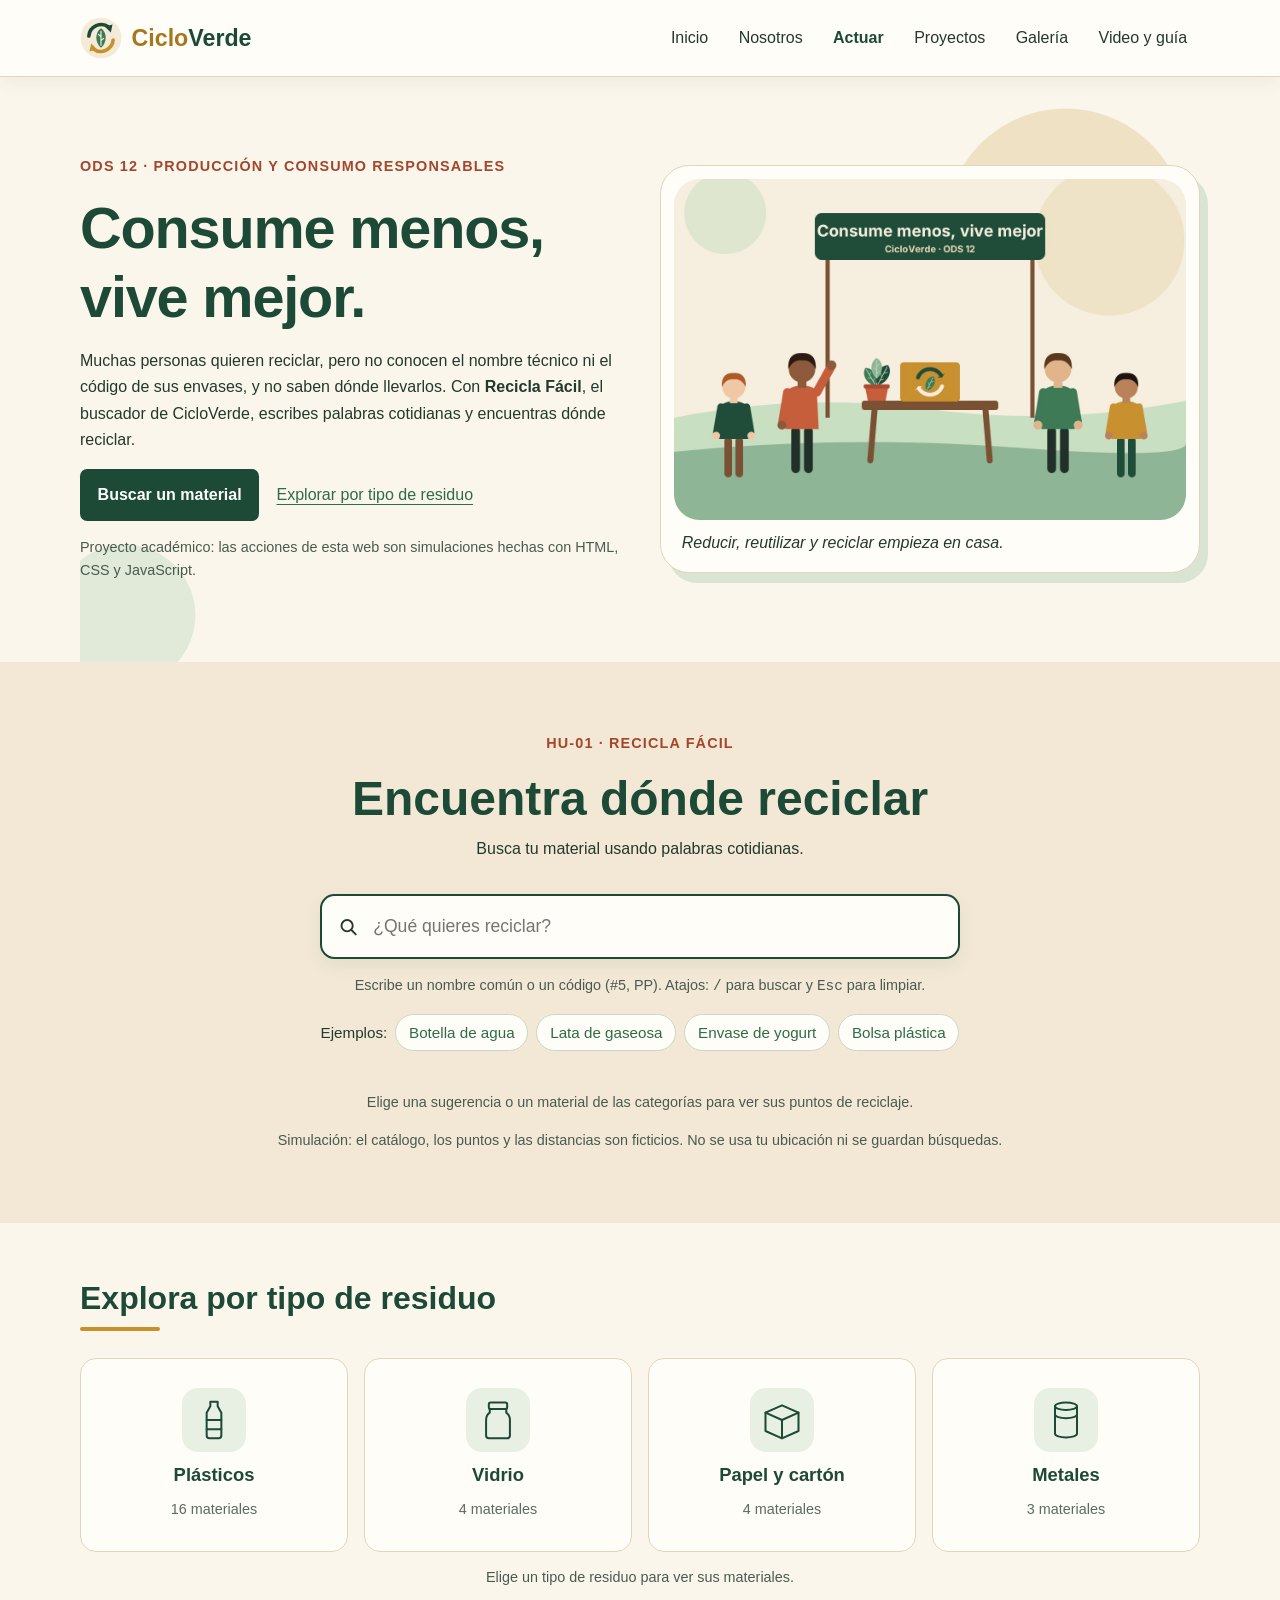
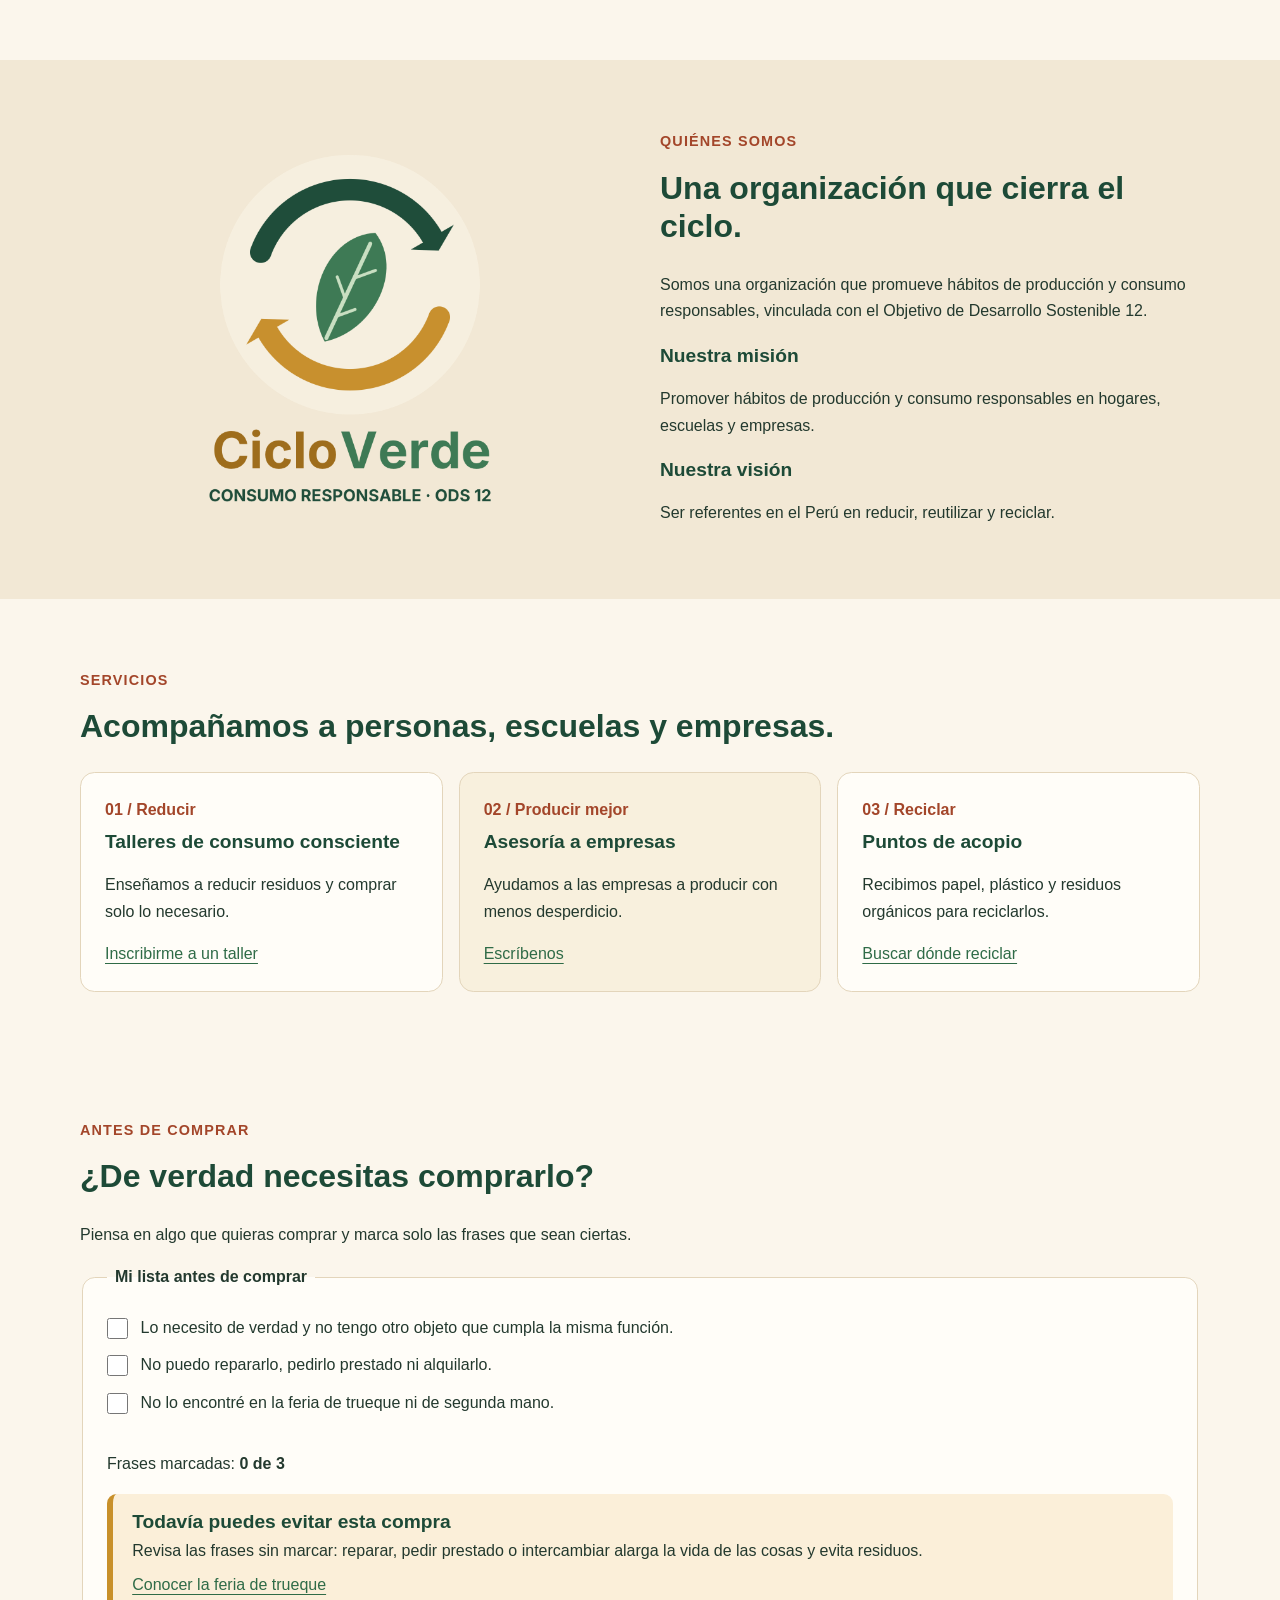
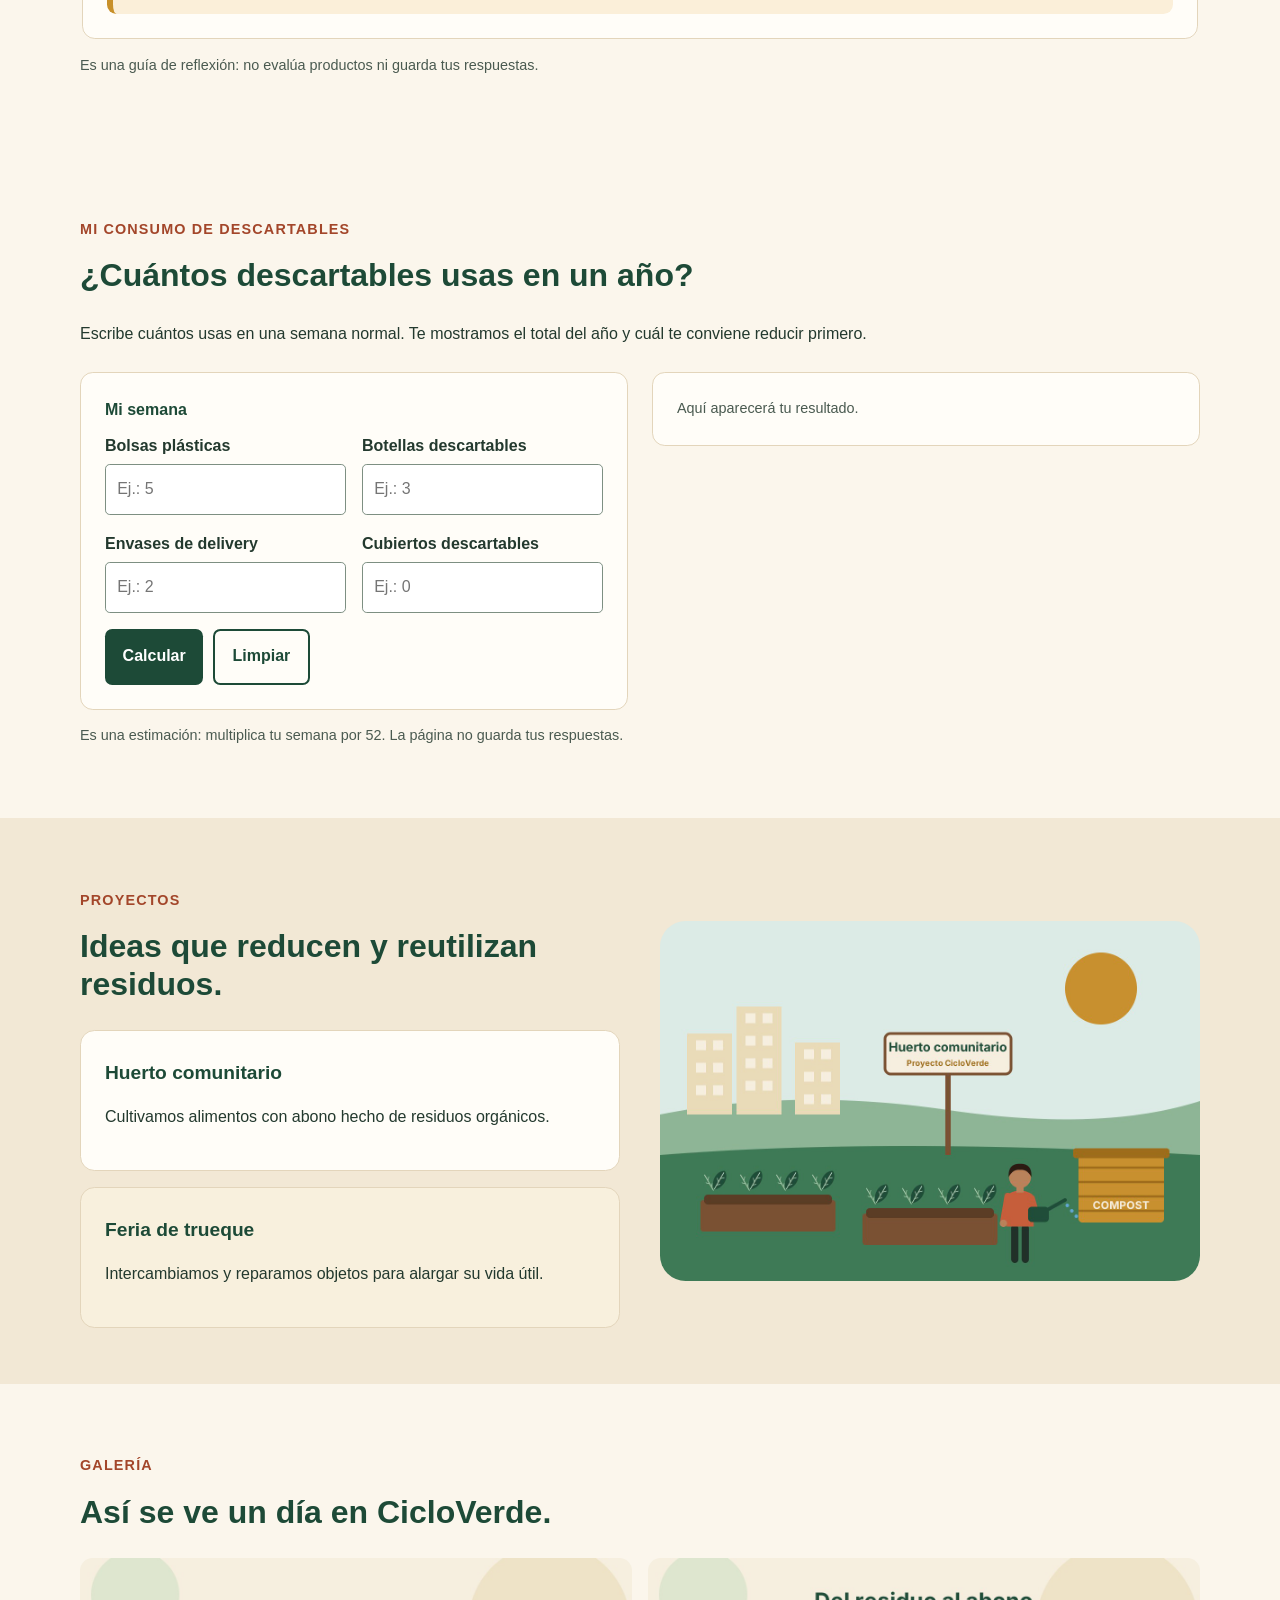
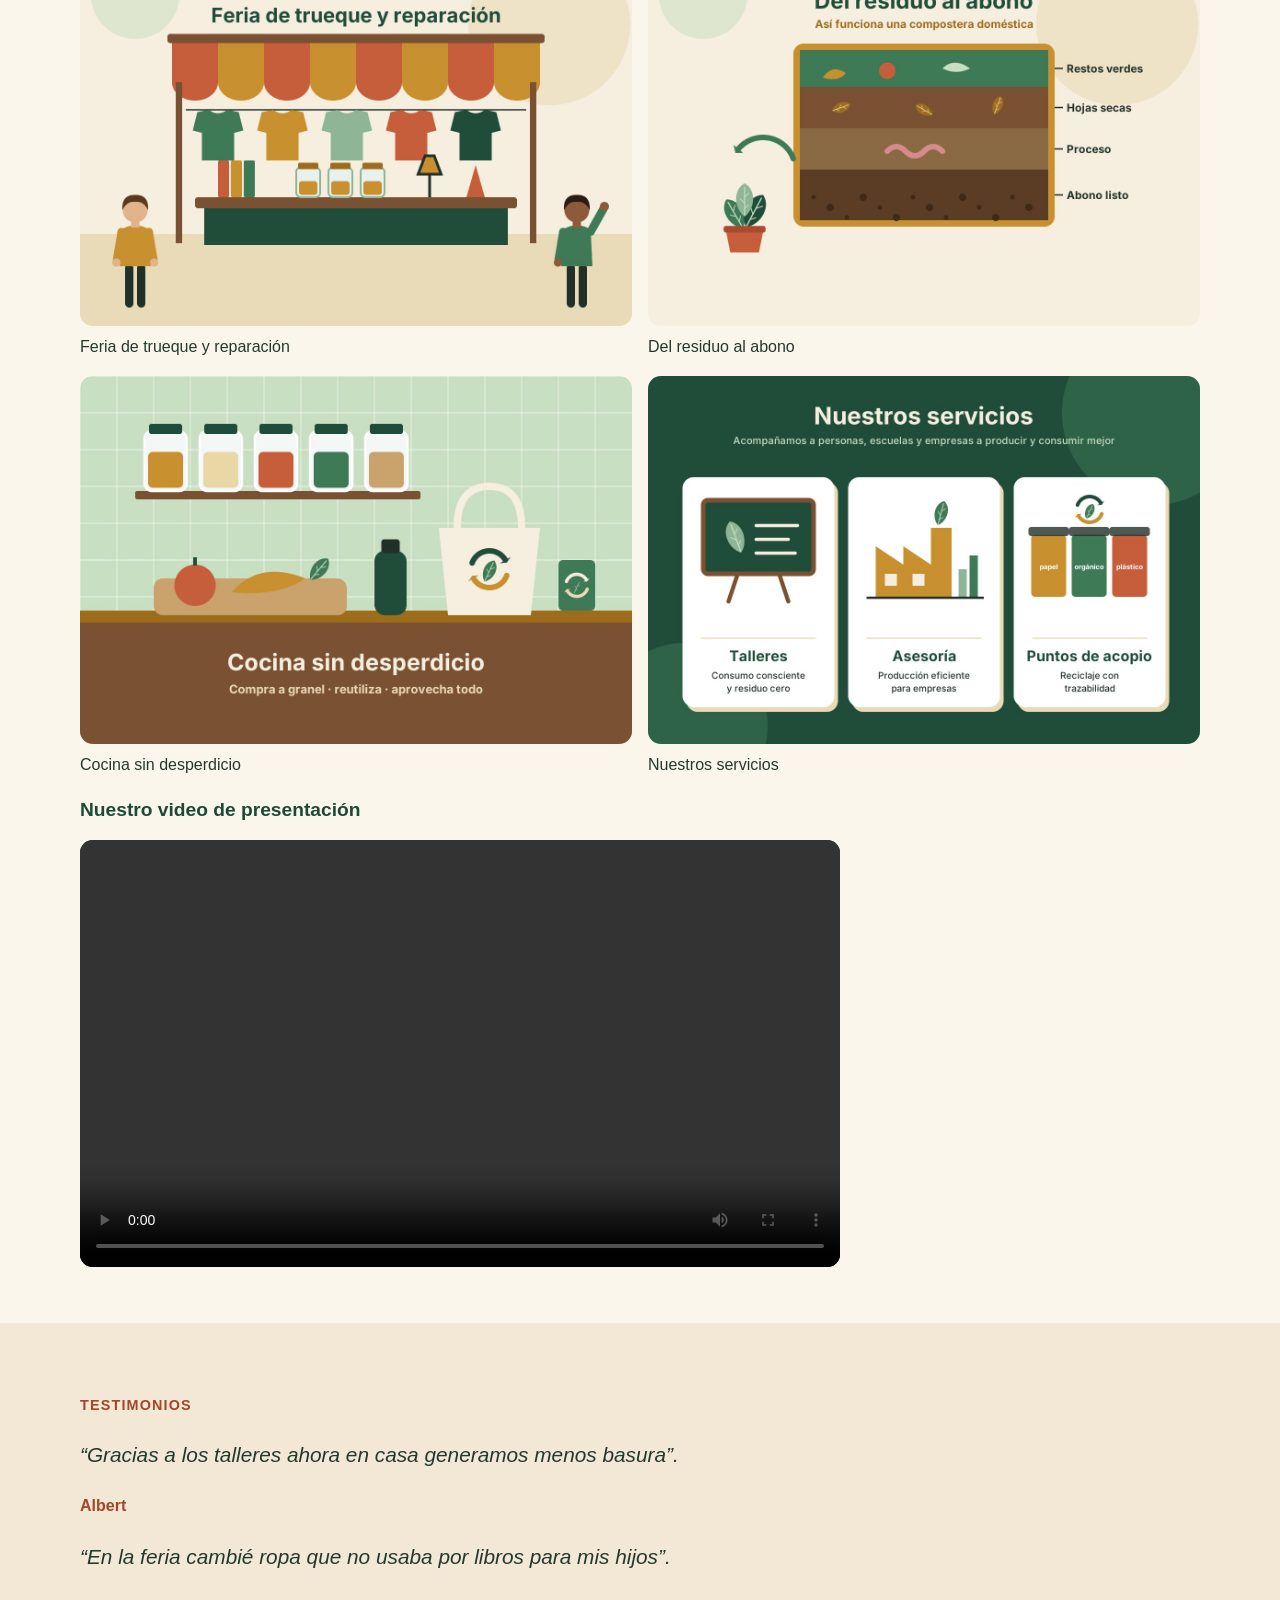
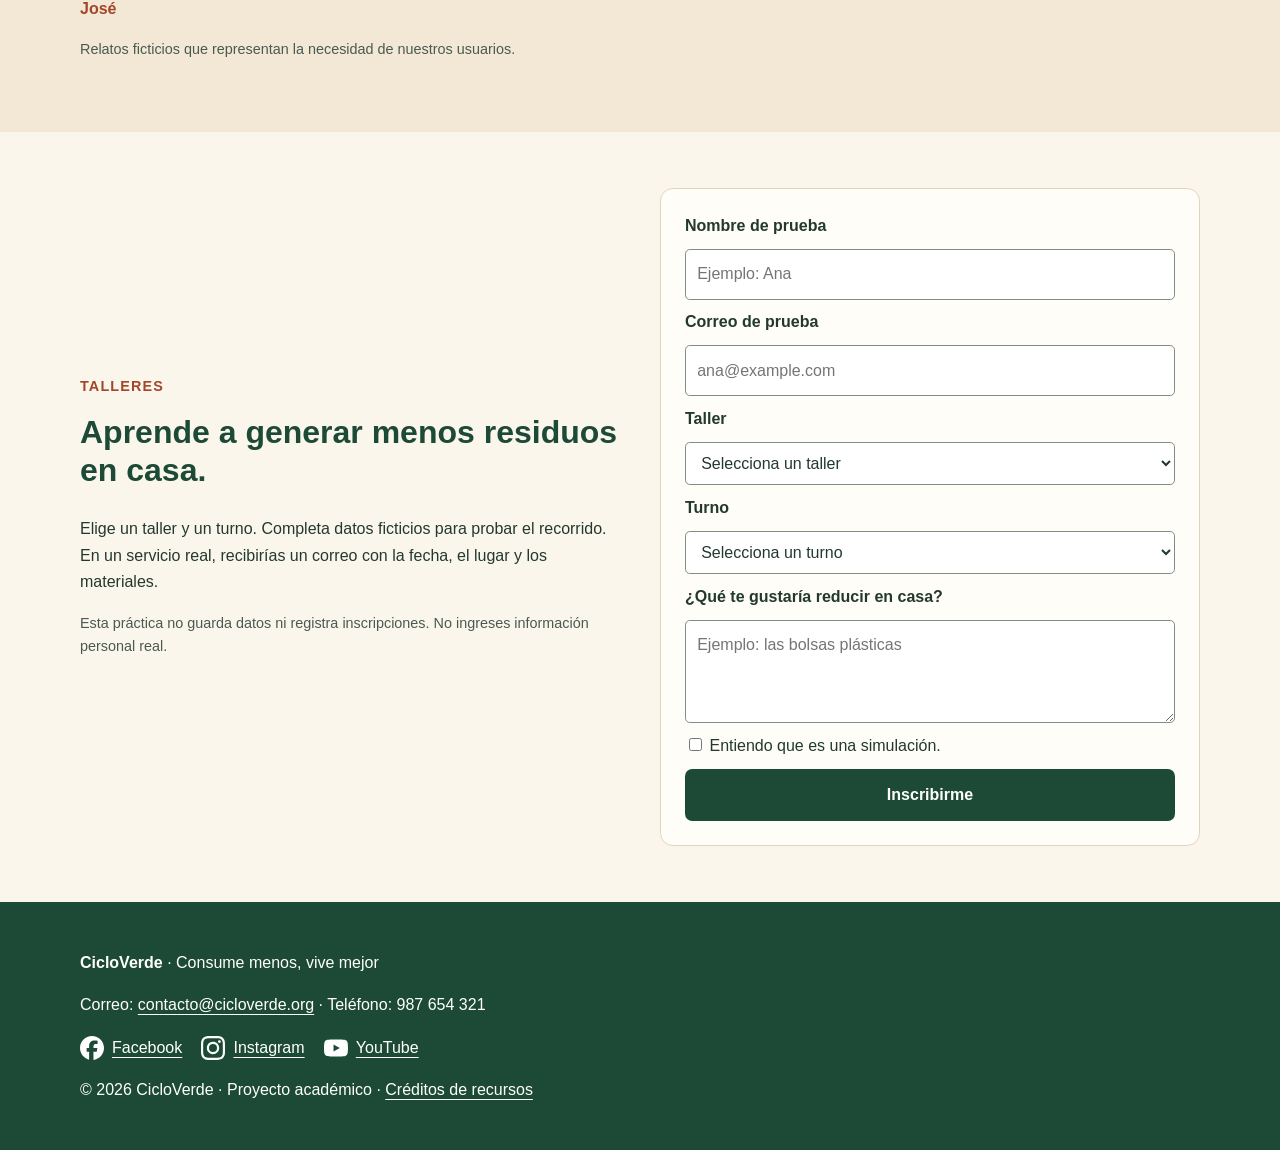
==== commit 2f1cdce5: "buscador dinámico con JS" ====
--- a/index.html
+++ b/index.html
@@ -12,6 +12,8 @@
   <script src="js/menu.js" defer></script>
   <!-- SEMANA 11 · HU-06: calculadora de descartables (solo en esta página). -->
   <script src="js/calculadora.js" defer></script>
+  <!-- SEMANA 14 · HU-01: buscador dinámico (filtra, corrige errores, atajos / y Esc). -->
+  <script src="js/buscador.js" defer></script>
   <!-- Este icono aparece en la pestaña del navegador. -->
   <link rel="icon" type="image/svg+xml" href="iconos/favicon.svg">
 </head>
@@ -90,19 +92,27 @@
       <h2 id="titulo-buscar" class="titulo-grande">Encuentra dónde reciclar</h2>
       <p class="subtitulo">Busca tu material usando palabras cotidianas.</p>
 
-      <div class="busqueda">
+      <!-- SEMANA 14 · Buscador dinámico (js/buscador.js).
+           El JS filtra los 27 materiales, cuenta coincidencias, tolera errores
+           y arma las sugerencias. Las fichas #m-... de abajo NO cambian. -->
+      <div class="busqueda" id="busqueda">
         <div class="campo">
           <svg class="lupa" viewBox="0 0 24 24" aria-hidden="true"><circle cx="10.5" cy="10.5" r="6.5"/><path d="m15.5 15.5 5 5"/></svg>
           <label for="buscador" class="visualmente-oculto">¿Qué quieres reciclar?</label>
-          <!-- pattern: el texto debe contener una palabra conocida (botella, lata, caja...).
-               Las letras van entre corchetes para aceptar mayúsculas y tildes. -->
+          <!-- Ya no usamos pattern: el JS decide si hay coincidencias o una corrección. -->
           <input id="buscador" type="search" placeholder="¿Qué quieres reciclar?" autocomplete="off" spellcheck="false"
-            aria-describedby="ayuda-buscar"
-            pattern=".*([bB][oOóÓ][tT]|[bB][oOóÓ][lL]|[lL][aAáÁ][tT]|[eEéÉ][nN][vV]|[eEéÉ][mM][bB]|[yY][oOóÓ][gG]|[vV][iIíÍ][dD]|[fF][rR][aAáÁ]|[cC][aAáÁ][jJ]|[cC][aAáÁ][rR]|[pP][aAáÁ][pP]|[pP][eEéÉ][rR]|[hH][oOóÓ][jJ]|[tT][aAáÁ][pP]|[pP][eEéÉ][tT]|[pP][vV][cC]|[tT][uUúÚüÜ][bB]|[aAáÁ][lL][uUúÚüÜ]|[tT][eEéÉ][tT]|[lL][eEéÉ][cC]|[pP][lL][aAáÁ]|[mM][eEéÉ][tT]|[aAáÁ][cC][eEéÉ]|[bB][eEéÉ][bB]|[aAáÁ][gG][uUúÚüÜ]|[gG][aAáÁ][sS]|[dD][eEéÉ][tT]|[sS][hH][aAáÁ]|[fF][iIíÍ][lL]|[vV][aAáÁ][sS]|[tT][eEéÉ][cC]|[bB][aAáÁ][nN]|[cC][uUúÚüÜ][bB]|[sS][nN][aAáÁ]|[cC][eEéÉ][rR]|[vV][iIíÍ][nN]|[mM][eEéÉ][rR]|[aAáÁ][tT][uUúÚüÜ]|[hH][dD][pP]|[lL][dD][pP]|[cC][uUúÚüÜ][cC]|[tT][eEéÉ][nN]).*">
+            aria-describedby="ayuda-buscar" aria-controls="lista-sugerencias">
+          <!-- CONTROL DEL USUARIO: botón × para borrar la búsqueda (el JS lo muestra cuando hay texto). -->
+          <button type="button" id="limpiar-busqueda" class="limpiar-busqueda" aria-label="Limpiar búsqueda" title="Limpiar búsqueda (Esc)" hidden>
+            <svg viewBox="0 0 24 24" aria-hidden="true"><path d="M6 6l12 12M18 6 6 18"/></svg>
+          </button>
         </div>
-        <p id="ayuda-buscar" class="nota centrado">Las sugerencias aparecen desde el tercer carácter.</p>
-
-        <!-- Campo vacío: ejemplos (wireframe 1). -->
+        <p id="ayuda-buscar" class="nota centrado">Escribe un nombre común o un código (#5, PP). Atajos: <kbd>/</kbd> para buscar y <kbd>Esc</kbd> para limpiar.</p>
+
+        <!-- TRANSPARENCIA: el JS escribe aquí cuántas coincidencias encontró. -->
+        <p id="contador-busqueda" class="contador-busqueda" role="status" aria-live="polite"></p>
+
+        <!-- Campo vacío: ejemplos (wireframe 1). Se siguen mostrando con :placeholder-shown. -->
         <div class="ejemplos">
           <span>Ejemplos:</span>
           <a class="ejemplo" href="#m-botella-agua">Botella de agua</a>
@@ -111,38 +121,28 @@
           <a class="ejemplo" href="#m-bolsa-plastico">Bolsa plástica</a>
         </div>
 
-        <!-- ESCENARIO 1 · Texto con una palabra conocida: sugerencias (wireframe 2). CA-01 y CA-02 -->
-        <div class="sugerencias">
-          <div class="sugerencias-cabecera"><span>Sugerencias activas (mínimo 3 caracteres)</span><span class="insignia">3+ car.</span></div>
-          <ul>
-            <li><a href="#m-botella-agua"><svg class="lupa" viewBox="0 0 24 24" aria-hidden="true"><circle cx="10.5" cy="10.5" r="6.5"/><path d="m15.5 15.5 5 5"/></svg><span class="texto-sug"><strong>Botella de agua</strong> <span class="codigo">(#1 PET Bottles)</span></span><svg class="flecha" viewBox="0 0 24 24" aria-hidden="true"><path d="m9 6 6 6-6 6"/></svg></a></li>
-            <li><a href="#m-botella-aceite"><svg class="lupa" viewBox="0 0 24 24" aria-hidden="true"><circle cx="10.5" cy="10.5" r="6.5"/><path d="m15.5 15.5 5 5"/></svg><span class="texto-sug"><strong>Botella de aceite</strong> <span class="codigo">(#1 PET Bottles)</span></span><svg class="flecha" viewBox="0 0 24 24" aria-hidden="true"><path d="m9 6 6 6-6 6"/></svg></a></li>
-            <li><a href="#m-botella-bebida"><svg class="lupa" viewBox="0 0 24 24" aria-hidden="true"><circle cx="10.5" cy="10.5" r="6.5"/><path d="m15.5 15.5 5 5"/></svg><span class="texto-sug"><strong>Botella de bebida</strong> <span class="codigo">(#1 PET Bottles)</span></span><svg class="flecha" viewBox="0 0 24 24" aria-hidden="true"><path d="m9 6 6 6-6 6"/></svg></a></li>
-            <li><a href="#m-botella-vidrio"><svg class="lupa" viewBox="0 0 24 24" aria-hidden="true"><circle cx="10.5" cy="10.5" r="6.5"/><path d="m15.5 15.5 5 5"/></svg><span class="texto-sug"><strong>Botella de vidrio</strong> <span class="codigo">(#70 Glass)</span></span><svg class="flecha" viewBox="0 0 24 24" aria-hidden="true"><path d="m9 6 6 6-6 6"/></svg></a></li>
-            <li><a href="#m-bolsa-plastico"><svg class="lupa" viewBox="0 0 24 24" aria-hidden="true"><circle cx="10.5" cy="10.5" r="6.5"/><path d="m15.5 15.5 5 5"/></svg><span class="texto-sug"><strong>Bolsa de plástico</strong> <span class="codigo">(#4 LDPE)</span></span><svg class="flecha" viewBox="0 0 24 24" aria-hidden="true"><path d="m9 6 6 6-6 6"/></svg></a></li>
-            <li><a href="#m-lata-gaseosa"><svg class="lupa" viewBox="0 0 24 24" aria-hidden="true"><circle cx="10.5" cy="10.5" r="6.5"/><path d="m15.5 15.5 5 5"/></svg><span class="texto-sug"><strong>Lata de gaseosa</strong> <span class="codigo">(#41 ALU)</span></span><svg class="flecha" viewBox="0 0 24 24" aria-hidden="true"><path d="m9 6 6 6-6 6"/></svg></a></li>
-            <li><a href="#m-envase-yogurt"><svg class="lupa" viewBox="0 0 24 24" aria-hidden="true"><circle cx="10.5" cy="10.5" r="6.5"/><path d="m15.5 15.5 5 5"/></svg><span class="texto-sug"><strong>Envase de yogurt</strong> <span class="codigo">(#5 PP)</span></span><svg class="flecha" viewBox="0 0 24 24" aria-hidden="true"><path d="m9 6 6 6-6 6"/></svg></a></li>
-            <li><a href="#m-caja-carton"><svg class="lupa" viewBox="0 0 24 24" aria-hidden="true"><circle cx="10.5" cy="10.5" r="6.5"/><path d="m15.5 15.5 5 5"/></svg><span class="texto-sug"><strong>Caja de cartón</strong> <span class="codigo">(#20 PAP)</span></span><svg class="flecha" viewBox="0 0 24 24" aria-hidden="true"><path d="m9 6 6 6-6 6"/></svg></a></li>
-          </ul>
+        <!-- ESCENARIO 1 · Sugerencias dinámicas (wireframe 2). CA-01 y CA-02.
+             La lista <ul> empieza vacía: el JS crea un <li> por cada material que coincide. -->
+        <div id="panel-sugerencias" class="sugerencias sugerencias-js" hidden>
+          <div class="sugerencias-cabecera"><span id="titulo-sugerencias">Sugerencias</span><span class="insignia">Nombre común · código</span></div>
+          <!-- RECUPERACIÓN ANTE ERRORES: "¿Quisiste decir…?" (el JS lo completa). -->
+          <p id="quisiste-decir" class="quisiste-decir" hidden></p>
+          <ul id="lista-sugerencias" class="lista-sugerencias" aria-label="Materiales sugeridos"></ul>
           <a class="ver-todos" href="#categorias">¿No está tu material? Explora por tipo de residuo</a>
         </div>
 
-        <!-- ESCENARIO 2 · Texto sin palabra conocida. Primero se pide seguir escribiendo;
-             si después de 1 segundo sigue sin coincidir, aparece el mensaje (animation-delay). -->
-        <div class="estado-invalido">
-          <p class="sigue-escribiendo">Sigue escribiendo… las sugerencias aparecen desde el tercer carácter.</p>
-          <div class="sin-coincidencias" role="status">
-            <h3>No encontramos ese material</h3>
-            <p>Quizás buscabas:</p>
-            <ul class="aproximadas">
-              <li><a href="#m-botella-agua">Botella de agua <span class="codigo">(#1 PET Bottles)</span></a></li>
-              <li><a href="#m-lata-gaseosa">Lata de gaseosa <span class="codigo">(#41 ALU)</span></a></li>
-              <li><a href="#m-caja-carton">Caja de cartón <span class="codigo">(#20 PAP)</span></a></li>
-            </ul>
-            <div class="alternativas">
-              <a class="boton" href="#categorias">Explorar categorías por tipo de residuo</a>
-              <a class="boton boton-secundario" href="tel:+18002532687">Llamar a la línea 1-800-CLEANUP</a>
-            </div>
+        <!-- ESCENARIO 2 · Ninguna coincidencia ni parecida. Aparece tras 1 s (animación del CSS). -->
+        <div id="sin-resultados" class="sin-coincidencias" hidden>
+          <h3>No encontramos ese material</h3>
+          <p>Quizás buscabas:</p>
+          <ul class="aproximadas">
+            <li><a href="#m-botella-agua">Botella de agua <span class="codigo">(#1 PET Bottles)</span></a></li>
+            <li><a href="#m-lata-gaseosa">Lata de gaseosa <span class="codigo">(#41 ALU)</span></a></li>
+            <li><a href="#m-caja-carton">Caja de cartón <span class="codigo">(#20 PAP)</span></a></li>
+          </ul>
+          <div class="alternativas">
+            <a class="boton" href="#categorias">Explorar categorías por tipo de residuo</a>
+            <a class="boton boton-secundario" href="tel:+18002532687">Llamar a la línea 1-800-CLEANUP</a>
           </div>
         </div>
       </div>
